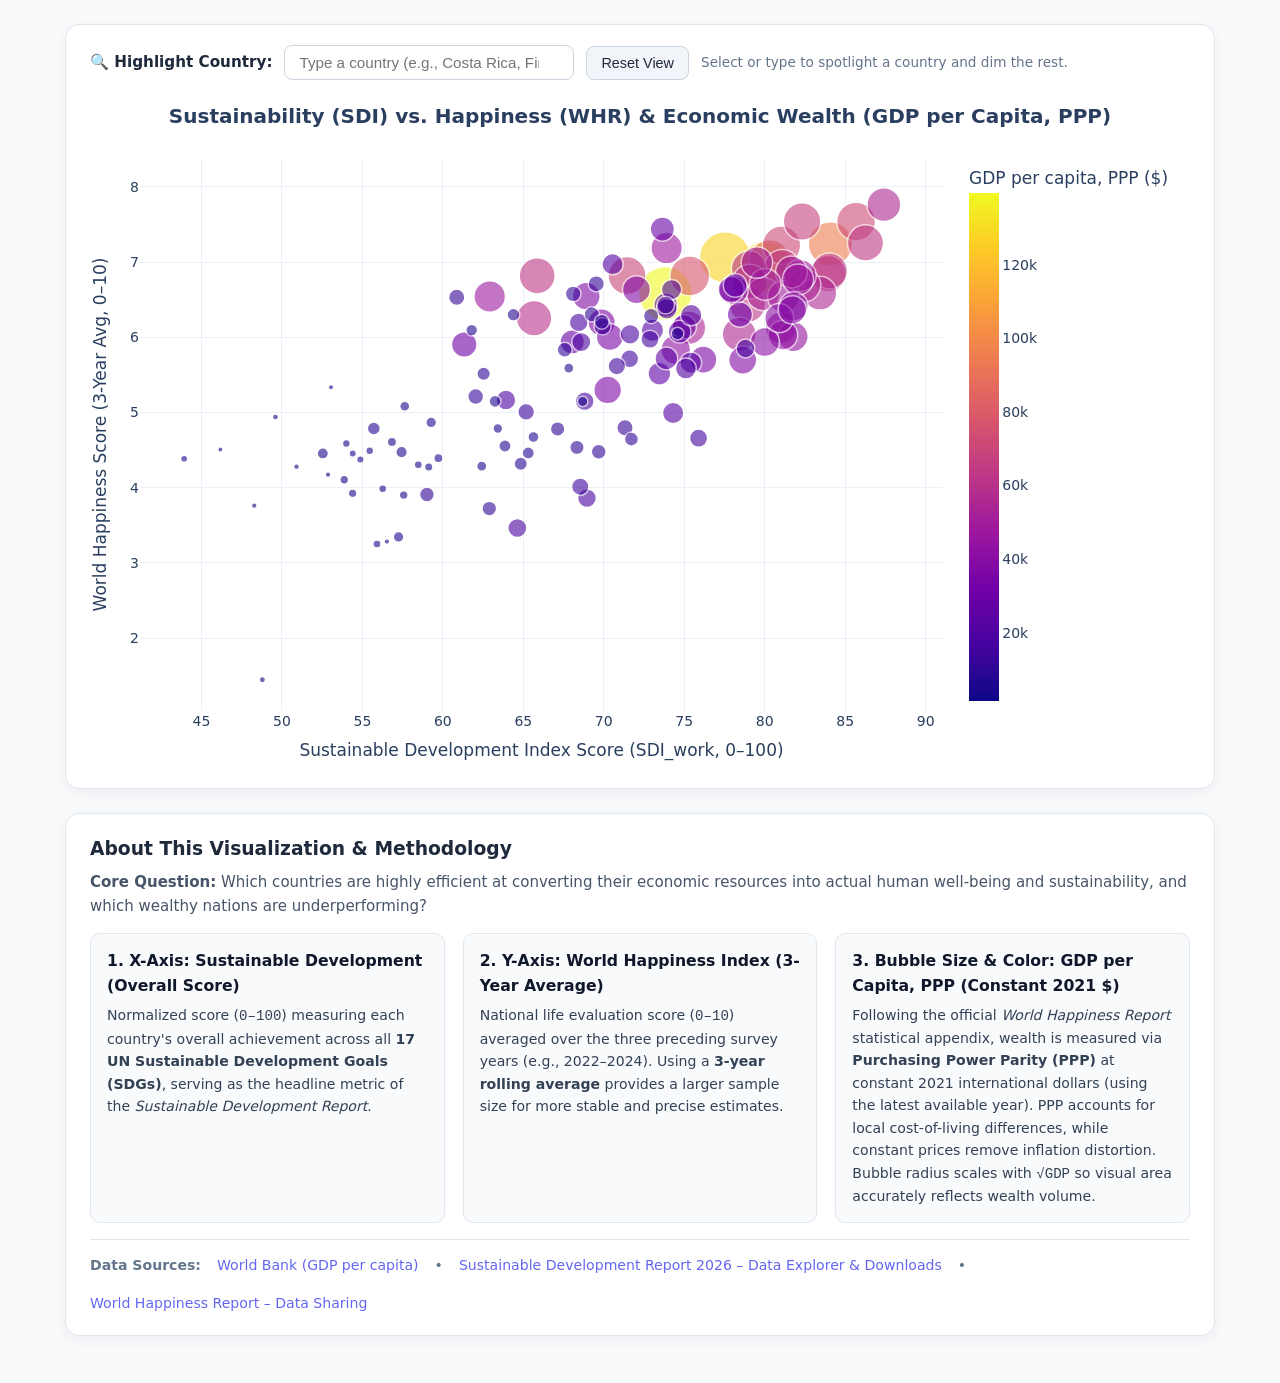
==== 1_arquitectura_simple_python/index.html @ 74866455 "feat: structure of 3 projects" ====
<!DOCTYPE html>
<html lang="en">
<head>
    <meta charset="UTF-8">
    <meta name="viewport" content="width=device-width, initial-scale=1.0">
    <title>SDI vs. Happiness (WHR) & GDP per Capita - Simple Architecture</title>
    <style>
        :root {
            --bg: #f8fafc;
            --card: #ffffff;
            --text: #1e293b;
            --muted: #64748b;
            --border: #e2e8f0;
            --accent: #6366f1;
        }
        body {
            font-family: system-ui, -apple-system, BlinkMacSystemFont, "Segoe UI", Roboto, sans-serif;
            background: var(--bg);
            color: var(--text);
            margin: 0;
            padding: 24px 16px;
            line-height: 1.6;
        }
        .container {
            max-width: 1150px;
            margin: 0 auto;
        }
        .card {
            background: var(--card);
            border: 1px solid var(--border);
            border-radius: 14px;
            box-shadow: 0 4px 16px rgba(15, 23, 42, 0.05);
            padding: 20px 24px;
            margin-bottom: 24px;
        }
        .search-bar {
            display: flex;
            align-items: center;
            gap: 12px;
            flex-wrap: wrap;
            margin-bottom: 8px;
        }
        .search-bar label {
            font-weight: 600;
            font-size: 0.95rem;
        }
        .search-input {
            padding: 8px 14px;
            border: 1px solid #cbd5e1;
            border-radius: 8px;
            font-size: 0.95rem;
            min-width: 260px;
            outline: none;
            transition: border-color 0.15s, box-shadow 0.15s;
        }
        .search-input:focus {
            border-color: var(--accent);
            box-shadow: 0 0 0 3px rgba(99, 102, 241, 0.15);
        }
        .btn-clear {
            padding: 8px 14px;
            background: #f1f5f9;
            border: 1px solid #cbd5e1;
            border-radius: 8px;
            cursor: pointer;
            font-size: 0.9rem;
            color: var(--text);
        }
        .btn-clear:hover {
            background: #e2e8f0;
        }
        .search-hint {
            font-size: 0.85rem;
            color: var(--muted);
        }
        .metadata-grid {
            display: grid;
            grid-template-columns: repeat(auto-fit, minmax(280px, 1fr));
            gap: 18px;
            margin-top: 14px;
        }
        .meta-box {
            background: #f8fafc;
            border: 1px solid var(--border);
            border-radius: 10px;
            padding: 14px 16px;
        }
        .meta-box h4 {
            margin: 0 0 6px 0;
            font-size: 0.98rem;
            color: #0f172a;
        }
        .meta-box p {
            margin: 0;
            font-size: 0.88rem;
            color: #334155;
        }
        .sources-list {
            margin-top: 16px;
            padding-top: 14px;
            border-top: 1px solid var(--border);
            font-size: 0.88rem;
            color: var(--muted);
            display: flex;
            flex-wrap: wrap;
            gap: 16px;
            align-items: center;
        }
        .sources-list a {
            color: var(--accent);
            text-decoration: none;
            font-weight: 500;
        }
        .sources-list a:hover {
            text-decoration: underline;
        }
    </style>
</head>
<body>
    <div class="container">
        <!-- Contenedor principal del gráfico y buscador -->
        <div class="card">
            <div class="search-bar">
                <label for="country-search">🔍 Highlight Country:</label>
                <input
                    id="country-search"
                    class="search-input"
                    type="text"
                    list="country-list"
                    placeholder="Type a country (e.g., Costa Rica, Finland, Spain)..."
                    autocomplete="off"
                />
                <datalist id="country-list">
                    <option value="Afghanistan"></option>
<option value="Albania"></option>
<option value="Algeria"></option>
<option value="Argentina"></option>
<option value="Armenia"></option>
<option value="Australia"></option>
<option value="Austria"></option>
<option value="Azerbaijan"></option>
<option value="Bahrain"></option>
<option value="Bangladesh"></option>
<option value="Belgium"></option>
<option value="Belize"></option>
<option value="Benin"></option>
<option value="Bolivia"></option>
<option value="Bosnia and Herzegovina"></option>
<option value="Botswana"></option>
<option value="Brazil"></option>
<option value="Bulgaria"></option>
<option value="Burkina Faso"></option>
<option value="Cambodia"></option>
<option value="Cameroon"></option>
<option value="Canada"></option>
<option value="Chad"></option>
<option value="Chile"></option>
<option value="China"></option>
<option value="Colombia"></option>
<option value="Comoros"></option>
<option value="Congo"></option>
<option value="Costa Rica"></option>
<option value="Croatia"></option>
<option value="Cyprus"></option>
<option value="Czechia"></option>
<option value="Côte d’Ivoire"></option>
<option value="DR Congo"></option>
<option value="Denmark"></option>
<option value="Dominican Republic"></option>
<option value="Ecuador"></option>
<option value="Egypt"></option>
<option value="El Salvador"></option>
<option value="Estonia"></option>
<option value="Eswatini"></option>
<option value="Ethiopia"></option>
<option value="Finland"></option>
<option value="France"></option>
<option value="Gabon"></option>
<option value="Gambia"></option>
<option value="Georgia"></option>
<option value="Germany"></option>
<option value="Ghana"></option>
<option value="Greece"></option>
<option value="Guatemala"></option>
<option value="Guinea"></option>
<option value="Honduras"></option>
<option value="Hungary"></option>
<option value="Iceland"></option>
<option value="India"></option>
<option value="Indonesia"></option>
<option value="Iran"></option>
<option value="Iraq"></option>
<option value="Ireland"></option>
<option value="Israel"></option>
<option value="Italy"></option>
<option value="Jamaica"></option>
<option value="Japan"></option>
<option value="Jordan"></option>
<option value="Kazakhstan"></option>
<option value="Kenya"></option>
<option value="Kuwait"></option>
<option value="Kyrgyzstan"></option>
<option value="Lao PDR"></option>
<option value="Latvia"></option>
<option value="Lebanon"></option>
<option value="Lesotho"></option>
<option value="Liberia"></option>
<option value="Lithuania"></option>
<option value="Luxembourg"></option>
<option value="Madagascar"></option>
<option value="Malawi"></option>
<option value="Malaysia"></option>
<option value="Mali"></option>
<option value="Malta"></option>
<option value="Mauritania"></option>
<option value="Mauritius"></option>
<option value="Mexico"></option>
<option value="Mongolia"></option>
<option value="Montenegro"></option>
<option value="Morocco"></option>
<option value="Mozambique"></option>
<option value="Myanmar"></option>
<option value="Namibia"></option>
<option value="Nepal"></option>
<option value="Netherlands"></option>
<option value="New Zealand"></option>
<option value="Nicaragua"></option>
<option value="Niger"></option>
<option value="Nigeria"></option>
<option value="North Macedonia"></option>
<option value="Norway"></option>
<option value="Oman"></option>
<option value="Pakistan"></option>
<option value="Panama"></option>
<option value="Paraguay"></option>
<option value="Peru"></option>
<option value="Philippines"></option>
<option value="Poland"></option>
<option value="Portugal"></option>
<option value="Republic of Korea"></option>
<option value="Republic of Moldova"></option>
<option value="Romania"></option>
<option value="Russian Federation"></option>
<option value="Saudi Arabia"></option>
<option value="Senegal"></option>
<option value="Serbia"></option>
<option value="Sierra Leone"></option>
<option value="Singapore"></option>
<option value="Slovakia"></option>
<option value="Slovenia"></option>
<option value="Somalia"></option>
<option value="South Africa"></option>
<option value="Spain"></option>
<option value="Sri Lanka"></option>
<option value="Sweden"></option>
<option value="Switzerland"></option>
<option value="Tajikistan"></option>
<option value="Tanzania"></option>
<option value="Thailand"></option>
<option value="Togo"></option>
<option value="Trinidad and Tobago"></option>
<option value="Tunisia"></option>
<option value="Türkiye"></option>
<option value="Uganda"></option>
<option value="Ukraine"></option>
<option value="United Arab Emirates"></option>
<option value="United Kingdom"></option>
<option value="United States"></option>
<option value="Uruguay"></option>
<option value="Uzbekistan"></option>
<option value="Viet Nam"></option>
<option value="Zambia"></option>
<option value="Zimbabwe"></option>
                </datalist>
                <button id="clear-search" class="btn-clear" type="button">Reset View</button>
                <span class="search-hint">Select or type to spotlight a country and dim the rest.</span>
            </div>

            <div>                        <script type="text/javascript">window.PlotlyConfig = {MathJaxConfig: 'local'};</script>
        <script charset="utf-8" src="https://cdn.plot.ly/plotly-2.32.0.min.js"></script>                <div id="bubble-plot" class="plotly-graph-div" style="height:680px; width:100%;"></div>            <script type="text/javascript">                                    window.PLOTLYENV=window.PLOTLYENV || {};                                    if (document.getElementById("bubble-plot")) {                    Plotly.newPlot(                        "bubble-plot",                        [{"customdata":[["Singapore",139592.612210761,"2025",36],["Ireland",131338.444745041,"2025",13],["Luxembourg",127420.601625165,"2025",9],["Norway",95173.4308224367,"2025",6],["Switzerland",85732.1097535232,"2025",10],["United States",76931.3106990408,"2025",23],["Denmark",72723.2747867992,"2025",3],["Netherlands",71378.4856331012,"2025",7],["United Arab Emirates",69701.785835525,"2024",21],["Iceland",68064.6854551866,"2025",2],["Austria",63970.4008534859,"2025",19],["Malta",63655.5160659665,"2025",43],["Belgium",63488.4217622523,"2025",14],["Sweden",63362.4612808079,"2025",5],["Saudi Arabia",63051.0467257986,"2025",22],["Germany",62823.7736648822,"2025",17],["Bahrain",60669.6307795772,"2025",55],["Australia",60194.0633547961,"2025",15],["Canada",57989.5784653558,"2025",25],["Finland",55735.2174921326,"2025",1],["Republic of Korea",55697.0848086328,"2025",67],["France",55124.5392564395,"2025",35],["Cyprus",54103.26171875,"2025",62],["United Kingdom",53993.1172607885,"2025",29],["Italy",53606.0789571011,"2025",38],["Spain",49318.105559037,"2025",41],["Czechia",49292.4878713208,"2025",20],["Slovenia",49091.0184405902,"2025",18],["Lithuania",48839.5436452948,"2025",28],["Japan",48283.3723959465,"2025",61],["Kuwait",48253.963885132,"2025",40],["New Zealand",48232.6651994696,"2025",11],["Israel",48196.6345176562,"2025",8],["Poland",46924.5887897477,"2025",24],["Croatia",44172.0442284906,"2025",70],["Portugal",42576.8139673545,"2025",69],["Russian Federation",42357.98828125,"2025",79],["Estonia",41604.3226612806,"2025",46],["Hungary",41160.6419140983,"2025",74],["Romania",40845.9843440113,"2025",34],["Slovakia",40689.8179557427,"2025",54],["Latvia",38800.5425281872,"2025",48],["Greece",38218.721628616,"2025",85],["Kazakhstan",37850.5791042984,"2025",33],["Panama",37516.1796428548,"2025",39],["T\u00fcrkiye",37300.7485739354,"2025",94],["Oman",36142.9439797194,"2025",58],["Malaysia",35461.4465805872,"2025",71],["Bulgaria",35325.5317883474,"2025",84],["Uruguay",32741.6246877908,"2025",31],["Trinidad and Tobago",31721.5757411236,"2025",76],["Chile",30863.4223155169,"2025",50],["Montenegro",28895.3171970071,"2025",60],["Mauritius",28769.5128307709,"2025",73],["Costa Rica",28443.4127676388,"2025",4],["Argentina",27846.5984597239,"2025",44],["Serbia",27603.3916309287,"2025",30],["Georgia",25135.7822457412,"2025",91],["North Macedonia",25094.6225007185,"2025",82],["China",25066.5215296486,"2025",65],["Dominican Republic",24543.3421843415,"2025",64],["Albania",22724.2938194949,"2025",86],["Thailand",22431.7518380848,"2025",52],["Azerbaijan",22314.2168957333,"2025",102],["Mexico",21911.9292842747,"2025",12],["Bosnia and Herzegovina",21178.2260059497,"2025",47],["Armenia",21153.478328571,"2025",89],["Brazil",20024.6968256903,"2025",32],["Gabon",18986.4738767293,"2025",96],["Colombia",18778.6482631901,"2025",68],["Mongolia",17772.5342212559,"2025",75],["Botswana",17687.2042407934,"2025",143],["Egypt",17265.1488604617,"2025",139],["Paraguay",17245.8458423118,"2025",57],["Republic of Moldova",17087.1874044819,"2025",77],["Iran",16833.7821677117,"2025",97],["Ukraine",16155.0732421875,"2025",111],["Peru",16079.1247394843,"2025",72],["Algeria",15882.7138836328,"2025",83],["Viet Nam",15457.3499403547,"2025",45],["Indonesia",15091.0088604652,"2025",87],["Sri Lanka",14582.7603740374,"2025",134],["Ecuador",14319.2406558299,"2025",59],["South Africa",13592.0484020929,"2025",101],["Tunisia",13017.6340422977,"2025",105],["Guatemala",12986.5241144632,"2025",42],["Belize",12788.8423713826,"2025",27],["Iraq",12191.5564658302,"2025",95],["El Salvador",12050.028265702,"2025",37],["Uzbekistan",11622.8556243531,"2025",53],["Jamaica",11357.915592063,"2025",49],["Bolivia",11000.5345220728,"2025",78],["Jordan",10794.2402687732,"2025",119],["Philippines",10747.5454408601,"2025",56],["Eswatini",10706.7778049468,"2025",137],["Lebanon",10469.2210966932,"2024",141],["Namibia",10242.2840471219,"2025",108],["India",10039.0708910587,"2025",116],["Morocco",9495.4052734375,"2025",112],["Lao PDR",8872.69396186433,"2025",92],["Bangladesh",8676.7557622508,"2025",127],["Nigeria",8145.14808387469,"2025",106],["Nicaragua",7933.48888006412,"2025",51],["Kyrgyzstan",7878.4491366966,"2025",66],["Ghana",7357.83332993014,"2025",115],["Cambodia",7300.08078250634,"2025",121],["C\u00f4te d\u2019Ivoire",7014.84577693062,"2025",98],["Honduras",6726.16685066658,"2025",63],["Mauritania",6559.04321960566,"2025",120],["Congo",6194.08981287756,"2025",122],["Kenya",5995.40177895632,"2025",110],["Pakistan",5617.25078028458,"2025",104],["Zimbabwe",5529.23310016154,"2025",144],["Nepal",5276.92387725538,"2025",99],["Myanmar",5137.10048825615,"2025",129],["Tajikistan",5061.84700623649,"2025",88],["Cameroon",4945.95640965334,"2025",100],["Senegal",4668.54167658726,"2025",107],["Guinea",4216.85970804544,"2025",113],["Benin",4116.2151559488,"2025",124],["Tanzania",3820.61181640625,"2025",138],["Zambia",3742.25646316492,"2025",133],["Comoros",3621.76626304343,"2025",136],["Togo",3485.98184512074,"2025",131],["Sierra Leone",3176.23681292996,"2025",146],["Gambia",3166.62129644442,"2025",128],["Ethiopia",3094.86811868352,"2025",135],["Mali",2993.25166359257,"2025",114],["Uganda",2980.37942135501,"2025",118],["Lesotho",2720.95737653412,"2025",126],["Burkina Faso",2624.82858270803,"2025",123],["Chad",2480.50962500924,"2025",125],["Afghanistan",1964.45228895456,"2024",147],["Niger",1860.54858272608,"2025",103],["Liberia",1692.92591135475,"2025",130],["Madagascar",1668.47702330854,"2025",132],["DR Congo",1640.56621824278,"2025",140],["Malawi",1623.02178529282,"2025",145],["Mozambique",1450.95955248858,"2025",93],["Somalia",1403.81389064466,"2025",117]],"hovertemplate":"\u003cb\u003e%{customdata[0]}\u003c\u002fb\u003e (WHR Rank #%{customdata[3]})\u003cbr\u003eSDI Score: %{x:.2f} \u002f 100\u003cbr\u003eHappiness (3-yr avg): %{y:.2f} \u002f 10\u003cbr\u003eGDP per capita (PPP, %{customdata[2]}): $%{customdata[1]:,.0f}\u003cextra\u003e\u003c\u002fextra\u003e","hovertext":["Singapore","Ireland","Luxembourg","Norway","Switzerland","United States","Denmark","Netherlands","United Arab Emirates","Iceland","Austria","Malta","Belgium","Sweden","Saudi Arabia","Germany","Bahrain","Australia","Canada","Finland","Republic of Korea","France","Cyprus","United Kingdom","Italy","Spain","Czechia","Slovenia","Lithuania","Japan","Kuwait","New Zealand","Israel","Poland","Croatia","Portugal","Russian Federation","Estonia","Hungary","Romania","Slovakia","Latvia","Greece","Kazakhstan","Panama","T\u00fcrkiye","Oman","Malaysia","Bulgaria","Uruguay","Trinidad and Tobago","Chile","Montenegro","Mauritius","Costa Rica","Argentina","Serbia","Georgia","North Macedonia","China","Dominican Republic","Albania","Thailand","Azerbaijan","Mexico","Bosnia and Herzegovina","Armenia","Brazil","Gabon","Colombia","Mongolia","Botswana","Egypt","Paraguay","Republic of Moldova","Iran","Ukraine","Peru","Algeria","Viet Nam","Indonesia","Sri Lanka","Ecuador","South Africa","Tunisia","Guatemala","Belize","Iraq","El Salvador","Uzbekistan","Jamaica","Bolivia","Jordan","Philippines","Eswatini","Lebanon","Namibia","India","Morocco","Lao PDR","Bangladesh","Nigeria","Nicaragua","Kyrgyzstan","Ghana","Cambodia","C\u00f4te d\u2019Ivoire","Honduras","Mauritania","Congo","Kenya","Pakistan","Zimbabwe","Nepal","Myanmar","Tajikistan","Cameroon","Senegal","Guinea","Benin","Tanzania","Zambia","Comoros","Togo","Sierra Leone","Gambia","Ethiopia","Mali","Uganda","Lesotho","Burkina Faso","Chad","Afghanistan","Niger","Liberia","Madagascar","DR Congo","Malawi","Mozambique","Somalia"],"legendgroup":"","marker":{"color":[139592.612210761,131338.444745041,127420.601625165,95173.4308224367,85732.1097535232,76931.3106990408,72723.2747867992,71378.4856331012,69701.785835525,68064.6854551866,63970.4008534859,63655.5160659665,63488.4217622523,63362.4612808079,63051.0467257986,62823.7736648822,60669.6307795772,60194.0633547961,57989.5784653558,55735.2174921326,55697.0848086328,55124.5392564395,54103.26171875,53993.1172607885,53606.0789571011,49318.105559037,49292.4878713208,49091.0184405902,48839.5436452948,48283.3723959465,48253.963885132,48232.6651994696,48196.6345176562,46924.5887897477,44172.0442284906,42576.8139673545,42357.98828125,41604.3226612806,41160.6419140983,40845.9843440113,40689.8179557427,38800.5425281872,38218.721628616,37850.5791042984,37516.1796428548,37300.7485739354,36142.9439797194,35461.4465805872,35325.5317883474,32741.6246877908,31721.5757411236,30863.4223155169,28895.3171970071,28769.5128307709,28443.4127676388,27846.5984597239,27603.3916309287,25135.7822457412,25094.6225007185,25066.5215296486,24543.3421843415,22724.2938194949,22431.7518380848,22314.2168957333,21911.9292842747,21178.2260059497,21153.478328571,20024.6968256903,18986.4738767293,18778.6482631901,17772.5342212559,17687.2042407934,17265.1488604617,17245.8458423118,17087.1874044819,16833.7821677117,16155.0732421875,16079.1247394843,15882.7138836328,15457.3499403547,15091.0088604652,14582.7603740374,14319.2406558299,13592.0484020929,13017.6340422977,12986.5241144632,12788.8423713826,12191.5564658302,12050.028265702,11622.8556243531,11357.915592063,11000.5345220728,10794.2402687732,10747.5454408601,10706.7778049468,10469.2210966932,10242.2840471219,10039.0708910587,9495.4052734375,8872.69396186433,8676.7557622508,8145.14808387469,7933.48888006412,7878.4491366966,7357.83332993014,7300.08078250634,7014.84577693062,6726.16685066658,6559.04321960566,6194.08981287756,5995.40177895632,5617.25078028458,5529.23310016154,5276.92387725538,5137.10048825615,5061.84700623649,4945.95640965334,4668.54167658726,4216.85970804544,4116.2151559488,3820.61181640625,3742.25646316492,3621.76626304343,3485.98184512074,3176.23681292996,3166.62129644442,3094.86811868352,2993.25166359257,2980.37942135501,2720.95737653412,2624.82858270803,2480.50962500924,1964.45228895456,1860.54858272608,1692.92591135475,1668.47702330854,1640.56621824278,1623.02178529282,1450.95955248858,1403.81389064466],"coloraxis":"coloraxis","size":[139592.612210761,131338.444745041,127420.601625165,95173.4308224367,85732.1097535232,76931.3106990408,72723.2747867992,71378.4856331012,69701.785835525,68064.6854551866,63970.4008534859,63655.5160659665,63488.4217622523,63362.4612808079,63051.0467257986,62823.7736648822,60669.6307795772,60194.0633547961,57989.5784653558,55735.2174921326,55697.0848086328,55124.5392564395,54103.26171875,53993.1172607885,53606.0789571011,49318.105559037,49292.4878713208,49091.0184405902,48839.5436452948,48283.3723959465,48253.963885132,48232.6651994696,48196.6345176562,46924.5887897477,44172.0442284906,42576.8139673545,42357.98828125,41604.3226612806,41160.6419140983,40845.9843440113,40689.8179557427,38800.5425281872,38218.721628616,37850.5791042984,37516.1796428548,37300.7485739354,36142.9439797194,35461.4465805872,35325.5317883474,32741.6246877908,31721.5757411236,30863.4223155169,28895.3171970071,28769.5128307709,28443.4127676388,27846.5984597239,27603.3916309287,25135.7822457412,25094.6225007185,25066.5215296486,24543.3421843415,22724.2938194949,22431.7518380848,22314.2168957333,21911.9292842747,21178.2260059497,21153.478328571,20024.6968256903,18986.4738767293,18778.6482631901,17772.5342212559,17687.2042407934,17265.1488604617,17245.8458423118,17087.1874044819,16833.7821677117,16155.0732421875,16079.1247394843,15882.7138836328,15457.3499403547,15091.0088604652,14582.7603740374,14319.2406558299,13592.0484020929,13017.6340422977,12986.5241144632,12788.8423713826,12191.5564658302,12050.028265702,11622.8556243531,11357.915592063,11000.5345220728,10794.2402687732,10747.5454408601,10706.7778049468,10469.2210966932,10242.2840471219,10039.0708910587,9495.4052734375,8872.69396186433,8676.7557622508,8145.14808387469,7933.48888006412,7878.4491366966,7357.83332993014,7300.08078250634,7014.84577693062,6726.16685066658,6559.04321960566,6194.08981287756,5995.40177895632,5617.25078028458,5529.23310016154,5276.92387725538,5137.10048825615,5061.84700623649,4945.95640965334,4668.54167658726,4216.85970804544,4116.2151559488,3820.61181640625,3742.25646316492,3621.76626304343,3485.98184512074,3176.23681292996,3166.62129644442,3094.86811868352,2993.25166359257,2980.37942135501,2720.95737653412,2624.82858270803,2480.50962500924,1964.45228895456,1860.54858272608,1692.92591135475,1668.47702330854,1640.56621824278,1623.02178529282,1450.95955248858,1403.81389064466],"sizemode":"area","sizeref":96.67078407947437,"symbol":"circle","line":{"color":"white","width":1.5},"opacity":0.6},"mode":"markers","name":"","orientation":"v","showlegend":false,"x":[73.81654,80.00146,77.53822,84.08087,80.31611,75.33886,85.67824,81.04259,71.44585,82.31975,83.94831,78.92787,81.08483,86.26331,65.86196,84.02148,65.66974,79.0234,79.06932,87.40495,78.41409,83.43049,75.29905,82.4507,79.90549,81.16705,82.20956,81.66227,80.03181,81.01733,62.91231,79.5147,73.90565,82.06952,81.76514,81.1347,74.46915,81.79065,80.01199,78.07693,80.90031,81.71221,78.63306,72.03159,68.91323,70.24219,69.87025,70.3772,76.18813,77.91436,61.33018,78.45641,74.9975,68.04092,73.63988,73.85515,78.16593,73.45442,73.88899,74.71054,73.02347,75.41115,75.43035,74.31115,70.54543,73.91636,75.10197,74.2115,63.91935,71.632,68.6034,64.62999,68.9549,68.44289,78.80669,68.81841,75.8913,72.86895,71.60712,73.84299,70.8111,68.53857,69.91883,65.17538,71.3194,60.86194,69.53309,62.03975,68.09813,72.94577,69.25735,67.56902,69.6854,69.87296,59.01297,62.88595,67.13174,68.33348,71.71725,62.5336,64.83771,55.70956,64.38823,74.5839,63.8574,65.30615,63.24091,61.79358,57.43579,52.54007,65.62965,59.27234,57.24947,68.69331,62.41701,67.82749,57.63127,63.41466,56.83643,59.72189,57.56824,53.87285,54.39205,59.12332,55.90549,58.47205,56.2639,54.00341,55.45662,54.87234,54.39949,43.92402,48.78441,49.59535,50.90659,52.86549,48.27921,56.52269,53.04956,46.17591],"xaxis":"x","y":[6.585,6.928,7.063,7.242,7.018,6.816,7.539,7.223,6.821,7.54,6.845,6.436,6.926,7.255,6.817,6.882,6.254,6.916,6.741,7.764,6.04,6.586,6.126,6.694,6.574,6.54,6.821,6.868,6.704,6.13,6.543,6.995,7.187,6.768,6.009,6.029,5.834,6.41,5.937,6.629,6.255,6.365,5.697,6.633,6.547,5.3,6.197,6.005,5.703,6.635,5.905,6.302,6.139,5.939,7.439,6.43,6.691,5.517,5.719,6.074,6.093,5.662,6.296,4.993,6.972,6.381,5.584,6.634,5.167,6.04,5.936,3.464,3.862,6.198,5.851,5.151,4.658,5.974,5.714,6.428,5.617,4.013,6.144,5.009,4.798,6.533,6.711,5.212,6.578,6.283,6.305,5.835,4.478,6.206,3.909,3.723,4.781,4.536,4.646,5.515,4.319,4.788,6.301,6.049,4.554,4.462,5.148,6.096,4.473,4.456,4.674,4.868,3.346,5.147,4.287,5.591,5.083,4.787,4.609,4.393,3.902,4.106,3.925,4.277,3.251,4.306,3.985,4.588,4.491,4.375,4.455,4.385,1.446,4.94,4.28,4.174,3.761,3.284,5.336,4.508],"yaxis":"y","type":"scatter"}],                        {"template":{"data":{"barpolar":[{"marker":{"line":{"color":"white","width":0.5},"pattern":{"fillmode":"overlay","size":10,"solidity":0.2}},"type":"barpolar"}],"bar":[{"error_x":{"color":"#2a3f5f"},"error_y":{"color":"#2a3f5f"},"marker":{"line":{"color":"white","width":0.5},"pattern":{"fillmode":"overlay","size":10,"solidity":0.2}},"type":"bar"}],"carpet":[{"aaxis":{"endlinecolor":"#2a3f5f","gridcolor":"#C8D4E3","linecolor":"#C8D4E3","minorgridcolor":"#C8D4E3","startlinecolor":"#2a3f5f"},"baxis":{"endlinecolor":"#2a3f5f","gridcolor":"#C8D4E3","linecolor":"#C8D4E3","minorgridcolor":"#C8D4E3","startlinecolor":"#2a3f5f"},"type":"carpet"}],"choropleth":[{"colorbar":{"outlinewidth":0,"ticks":""},"type":"choropleth"}],"contourcarpet":[{"colorbar":{"outlinewidth":0,"ticks":""},"type":"contourcarpet"}],"contour":[{"colorbar":{"outlinewidth":0,"ticks":""},"colorscale":[[0.0,"#0d0887"],[0.1111111111111111,"#46039f"],[0.2222222222222222,"#7201a8"],[0.3333333333333333,"#9c179e"],[0.4444444444444444,"#bd3786"],[0.5555555555555556,"#d8576b"],[0.6666666666666666,"#ed7953"],[0.7777777777777778,"#fb9f3a"],[0.8888888888888888,"#fdca26"],[1.0,"#f0f921"]],"type":"contour"}],"heatmapgl":[{"colorbar":{"outlinewidth":0,"ticks":""},"colorscale":[[0.0,"#0d0887"],[0.1111111111111111,"#46039f"],[0.2222222222222222,"#7201a8"],[0.3333333333333333,"#9c179e"],[0.4444444444444444,"#bd3786"],[0.5555555555555556,"#d8576b"],[0.6666666666666666,"#ed7953"],[0.7777777777777778,"#fb9f3a"],[0.8888888888888888,"#fdca26"],[1.0,"#f0f921"]],"type":"heatmapgl"}],"heatmap":[{"colorbar":{"outlinewidth":0,"ticks":""},"colorscale":[[0.0,"#0d0887"],[0.1111111111111111,"#46039f"],[0.2222222222222222,"#7201a8"],[0.3333333333333333,"#9c179e"],[0.4444444444444444,"#bd3786"],[0.5555555555555556,"#d8576b"],[0.6666666666666666,"#ed7953"],[0.7777777777777778,"#fb9f3a"],[0.8888888888888888,"#fdca26"],[1.0,"#f0f921"]],"type":"heatmap"}],"histogram2dcontour":[{"colorbar":{"outlinewidth":0,"ticks":""},"colorscale":[[0.0,"#0d0887"],[0.1111111111111111,"#46039f"],[0.2222222222222222,"#7201a8"],[0.3333333333333333,"#9c179e"],[0.4444444444444444,"#bd3786"],[0.5555555555555556,"#d8576b"],[0.6666666666666666,"#ed7953"],[0.7777777777777778,"#fb9f3a"],[0.8888888888888888,"#fdca26"],[1.0,"#f0f921"]],"type":"histogram2dcontour"}],"histogram2d":[{"colorbar":{"outlinewidth":0,"ticks":""},"colorscale":[[0.0,"#0d0887"],[0.1111111111111111,"#46039f"],[0.2222222222222222,"#7201a8"],[0.3333333333333333,"#9c179e"],[0.4444444444444444,"#bd3786"],[0.5555555555555556,"#d8576b"],[0.6666666666666666,"#ed7953"],[0.7777777777777778,"#fb9f3a"],[0.8888888888888888,"#fdca26"],[1.0,"#f0f921"]],"type":"histogram2d"}],"histogram":[{"marker":{"pattern":{"fillmode":"overlay","size":10,"solidity":0.2}},"type":"histogram"}],"mesh3d":[{"colorbar":{"outlinewidth":0,"ticks":""},"type":"mesh3d"}],"parcoords":[{"line":{"colorbar":{"outlinewidth":0,"ticks":""}},"type":"parcoords"}],"pie":[{"automargin":true,"type":"pie"}],"scatter3d":[{"line":{"colorbar":{"outlinewidth":0,"ticks":""}},"marker":{"colorbar":{"outlinewidth":0,"ticks":""}},"type":"scatter3d"}],"scattercarpet":[{"marker":{"colorbar":{"outlinewidth":0,"ticks":""}},"type":"scattercarpet"}],"scattergeo":[{"marker":{"colorbar":{"outlinewidth":0,"ticks":""}},"type":"scattergeo"}],"scattergl":[{"marker":{"colorbar":{"outlinewidth":0,"ticks":""}},"type":"scattergl"}],"scattermapbox":[{"marker":{"colorbar":{"outlinewidth":0,"ticks":""}},"type":"scattermapbox"}],"scatterpolargl":[{"marker":{"colorbar":{"outlinewidth":0,"ticks":""}},"type":"scatterpolargl"}],"scatterpolar":[{"marker":{"colorbar":{"outlinewidth":0,"ticks":""}},"type":"scatterpolar"}],"scatter":[{"fillpattern":{"fillmode":"overlay","size":10,"solidity":0.2},"type":"scatter"}],"scatterternary":[{"marker":{"colorbar":{"outlinewidth":0,"ticks":""}},"type":"scatterternary"}],"surface":[{"colorbar":{"outlinewidth":0,"ticks":""},"colorscale":[[0.0,"#0d0887"],[0.1111111111111111,"#46039f"],[0.2222222222222222,"#7201a8"],[0.3333333333333333,"#9c179e"],[0.4444444444444444,"#bd3786"],[0.5555555555555556,"#d8576b"],[0.6666666666666666,"#ed7953"],[0.7777777777777778,"#fb9f3a"],[0.8888888888888888,"#fdca26"],[1.0,"#f0f921"]],"type":"surface"}],"table":[{"cells":{"fill":{"color":"#EBF0F8"},"line":{"color":"white"}},"header":{"fill":{"color":"#C8D4E3"},"line":{"color":"white"}},"type":"table"}]},"layout":{"annotationdefaults":{"arrowcolor":"#2a3f5f","arrowhead":0,"arrowwidth":1},"autotypenumbers":"strict","coloraxis":{"colorbar":{"outlinewidth":0,"ticks":""}},"colorscale":{"diverging":[[0,"#8e0152"],[0.1,"#c51b7d"],[0.2,"#de77ae"],[0.3,"#f1b6da"],[0.4,"#fde0ef"],[0.5,"#f7f7f7"],[0.6,"#e6f5d0"],[0.7,"#b8e186"],[0.8,"#7fbc41"],[0.9,"#4d9221"],[1,"#276419"]],"sequential":[[0.0,"#0d0887"],[0.1111111111111111,"#46039f"],[0.2222222222222222,"#7201a8"],[0.3333333333333333,"#9c179e"],[0.4444444444444444,"#bd3786"],[0.5555555555555556,"#d8576b"],[0.6666666666666666,"#ed7953"],[0.7777777777777778,"#fb9f3a"],[0.8888888888888888,"#fdca26"],[1.0,"#f0f921"]],"sequentialminus":[[0.0,"#0d0887"],[0.1111111111111111,"#46039f"],[0.2222222222222222,"#7201a8"],[0.3333333333333333,"#9c179e"],[0.4444444444444444,"#bd3786"],[0.5555555555555556,"#d8576b"],[0.6666666666666666,"#ed7953"],[0.7777777777777778,"#fb9f3a"],[0.8888888888888888,"#fdca26"],[1.0,"#f0f921"]]},"colorway":["#636efa","#EF553B","#00cc96","#ab63fa","#FFA15A","#19d3f3","#FF6692","#B6E880","#FF97FF","#FECB52"],"font":{"color":"#2a3f5f"},"geo":{"bgcolor":"white","lakecolor":"white","landcolor":"white","showlakes":true,"showland":true,"subunitcolor":"#C8D4E3"},"hoverlabel":{"align":"left"},"hovermode":"closest","mapbox":{"style":"light"},"paper_bgcolor":"white","plot_bgcolor":"white","polar":{"angularaxis":{"gridcolor":"#EBF0F8","linecolor":"#EBF0F8","ticks":""},"bgcolor":"white","radialaxis":{"gridcolor":"#EBF0F8","linecolor":"#EBF0F8","ticks":""}},"scene":{"xaxis":{"backgroundcolor":"white","gridcolor":"#DFE8F3","gridwidth":2,"linecolor":"#EBF0F8","showbackground":true,"ticks":"","zerolinecolor":"#EBF0F8"},"yaxis":{"backgroundcolor":"white","gridcolor":"#DFE8F3","gridwidth":2,"linecolor":"#EBF0F8","showbackground":true,"ticks":"","zerolinecolor":"#EBF0F8"},"zaxis":{"backgroundcolor":"white","gridcolor":"#DFE8F3","gridwidth":2,"linecolor":"#EBF0F8","showbackground":true,"ticks":"","zerolinecolor":"#EBF0F8"}},"shapedefaults":{"line":{"color":"#2a3f5f"}},"ternary":{"aaxis":{"gridcolor":"#DFE8F3","linecolor":"#A2B1C6","ticks":""},"baxis":{"gridcolor":"#DFE8F3","linecolor":"#A2B1C6","ticks":""},"bgcolor":"white","caxis":{"gridcolor":"#DFE8F3","linecolor":"#A2B1C6","ticks":""}},"title":{"x":0.05},"xaxis":{"automargin":true,"gridcolor":"#EBF0F8","linecolor":"#EBF0F8","ticks":"","title":{"standoff":15},"zerolinecolor":"#EBF0F8","zerolinewidth":2},"yaxis":{"automargin":true,"gridcolor":"#EBF0F8","linecolor":"#EBF0F8","ticks":"","title":{"standoff":15},"zerolinecolor":"#EBF0F8","zerolinewidth":2}}},"xaxis":{"anchor":"y","domain":[0.0,1.0],"title":{"text":"Sustainable Development Index Score (SDI_work, 0\u2013100)"}},"yaxis":{"anchor":"x","domain":[0.0,1.0],"title":{"text":"World Happiness Score (3-Year Avg, 0\u201310)"}},"coloraxis":{"colorbar":{"title":{"text":"GDP per capita, PPP ($)"}},"colorscale":[[0.0,"#0d0887"],[0.1111111111111111,"#46039f"],[0.2222222222222222,"#7201a8"],[0.3333333333333333,"#9c179e"],[0.4444444444444444,"#bd3786"],[0.5555555555555556,"#d8576b"],[0.6666666666666666,"#ed7953"],[0.7777777777777778,"#fb9f3a"],[0.8888888888888888,"#fdca26"],[1.0,"#f0f921"]]},"legend":{"tracegroupgap":0,"itemsizing":"constant"},"title":{"text":"\u003cb\u003eSustainability (SDI) vs. Happiness (WHR) & Economic Wealth (GDP per Capita, PPP)\u003c\u002fb\u003e","x":0.5},"font":{"family":"system-ui, -apple-system, sans-serif","size":14},"margin":{"l":50,"r":50,"t":70,"b":50},"height":680},                        {"responsive": true}                    )                };                            </script>        </div>
        </div>

        <!-- Metadata & Methodology Card (English) -->
        <div class="card">
            <h3 style="margin-top: 0; margin-bottom: 6px;">About This Visualization & Methodology</h3>
            <p style="margin-top: 0; color: #475569; font-size: 0.94rem;">
                <strong>Core Question:</strong> Which countries are highly efficient at converting their economic resources into actual human well-being and sustainability, and which wealthy nations are underperforming?
            </p>

            <div class="metadata-grid">
                <div class="meta-box">
                    <h4>1. X-Axis: Sustainable Development (Overall Score)</h4>
                    <p>
                        Normalized score (<code>0–100</code>) measuring each country's overall achievement across all <strong>17 UN Sustainable Development Goals (SDGs)</strong>, serving as the headline metric of the <em>Sustainable Development Report</em>.
                    </p>
                </div>
                <div class="meta-box">
                    <h4>2. Y-Axis: World Happiness Index (3-Year Average)</h4>
                    <p>
                        National life evaluation score (<code>0–10</code>) averaged over the three preceding survey years (e.g., 2022–2024). Using a <strong>3-year rolling average</strong> provides a larger sample size for more stable and precise estimates.
                    </p>
                </div>
                <div class="meta-box">
                    <h4>3. Bubble Size & Color: GDP per Capita, PPP (Constant 2021 $)</h4>
                    <p>
                        Following the official <em>World Happiness Report</em> statistical appendix, wealth is measured via <strong>Purchasing Power Parity (PPP)</strong> at constant 2021 international dollars (using the latest available year). PPP accounts for local cost-of-living differences, while constant prices remove inflation distortion. Bubble radius scales with <code>√GDP</code> so visual area accurately reflects wealth volume.
                    </p>
                </div>
            </div>

            <div class="sources-list">
                <strong>Data Sources:</strong>
                <a href="https://data.worldbank.org/indicator/NY.GDP.PCAP.CD" target="_blank" rel="noopener noreferrer">World Bank (GDP per capita)</a>
                <span>•</span>
                <a href="https://dashboards.sdgindex.org/downloads/" target="_blank" rel="noopener noreferrer">Sustainable Development Report 2026 – Data Explorer & Downloads</a>
                <span>•</span>
                <a href="https://www.worldhappiness.report/data-sharing/" target="_blank" rel="noopener noreferrer">World Happiness Report – Data Sharing</a>
            </div>
        </div>
    </div>

    <script>
        (function() {
            const plotEl = document.getElementById('bubble-plot');
            const searchInput = document.getElementById('country-search');
            const clearBtn = document.getElementById('clear-search');

            function updateHighlight(query) {
                const q = query.trim().toLowerCase();
                const trace = plotEl.data[0];
                const countries = trace.customdata.map(d => d[0]);
                const xVals = trace.x;
                const yVals = trace.y;

                if (!q) {
                    Plotly.restyle(plotEl, {
                        'marker.opacity': [countries.map(() => 0.60)],
                        'marker.line.width': [countries.map(() => 1.5)],
                        'marker.line.color': [countries.map(() => 'white')]
                    }, [0]);
                    Plotly.relayout(plotEl, { annotations: [] });
                    return;
                }

                const opacities = [];
                const lineWidths = [];
                const lineColors = [];
                const annotations = [];

                countries.forEach((name, idx) => {
                    const isMatch = name.toLowerCase().includes(q);
                    if (isMatch) {
                        opacities.push(0.98);
                        lineWidths.push(3);
                        lineColors.push('#0f172a');
                        annotations.push({
                            x: xVals[idx],
                            y: yVals[idx],
                            text: `<b>${name}</b>`,
                            showarrow: true,
                            arrowhead: 2,
                            arrowsize: 1,
                            arrowwidth: 1.5,
                            arrowcolor: '#0f172a',
                            ax: 0,
                            ay: -34,
                            bgcolor: 'rgba(255, 255, 255, 0.92)',
                            bordercolor: '#0f172a',
                            borderwidth: 1.2,
                            borderpad: 4,
                            font: { size: 12, color: '#0f172a' }
                        });
                    } else {
                        opacities.push(0.12);
                        lineWidths.push(1);
                        lineColors.push('white');
                    }
                });

                Plotly.restyle(plotEl, {
                    'marker.opacity': [opacities],
                    'marker.line.width': [lineWidths],
                    'marker.line.color': [lineColors]
                }, [0]);

                Plotly.relayout(plotEl, { annotations: annotations });
            }

            searchInput.addEventListener('input', (e) => updateHighlight(e.target.value));
            clearBtn.addEventListener('click', () => {
                searchInput.value = '';
                updateHighlight('');
                searchInput.focus();
            });
        })();
    </script>
</body>
</html>
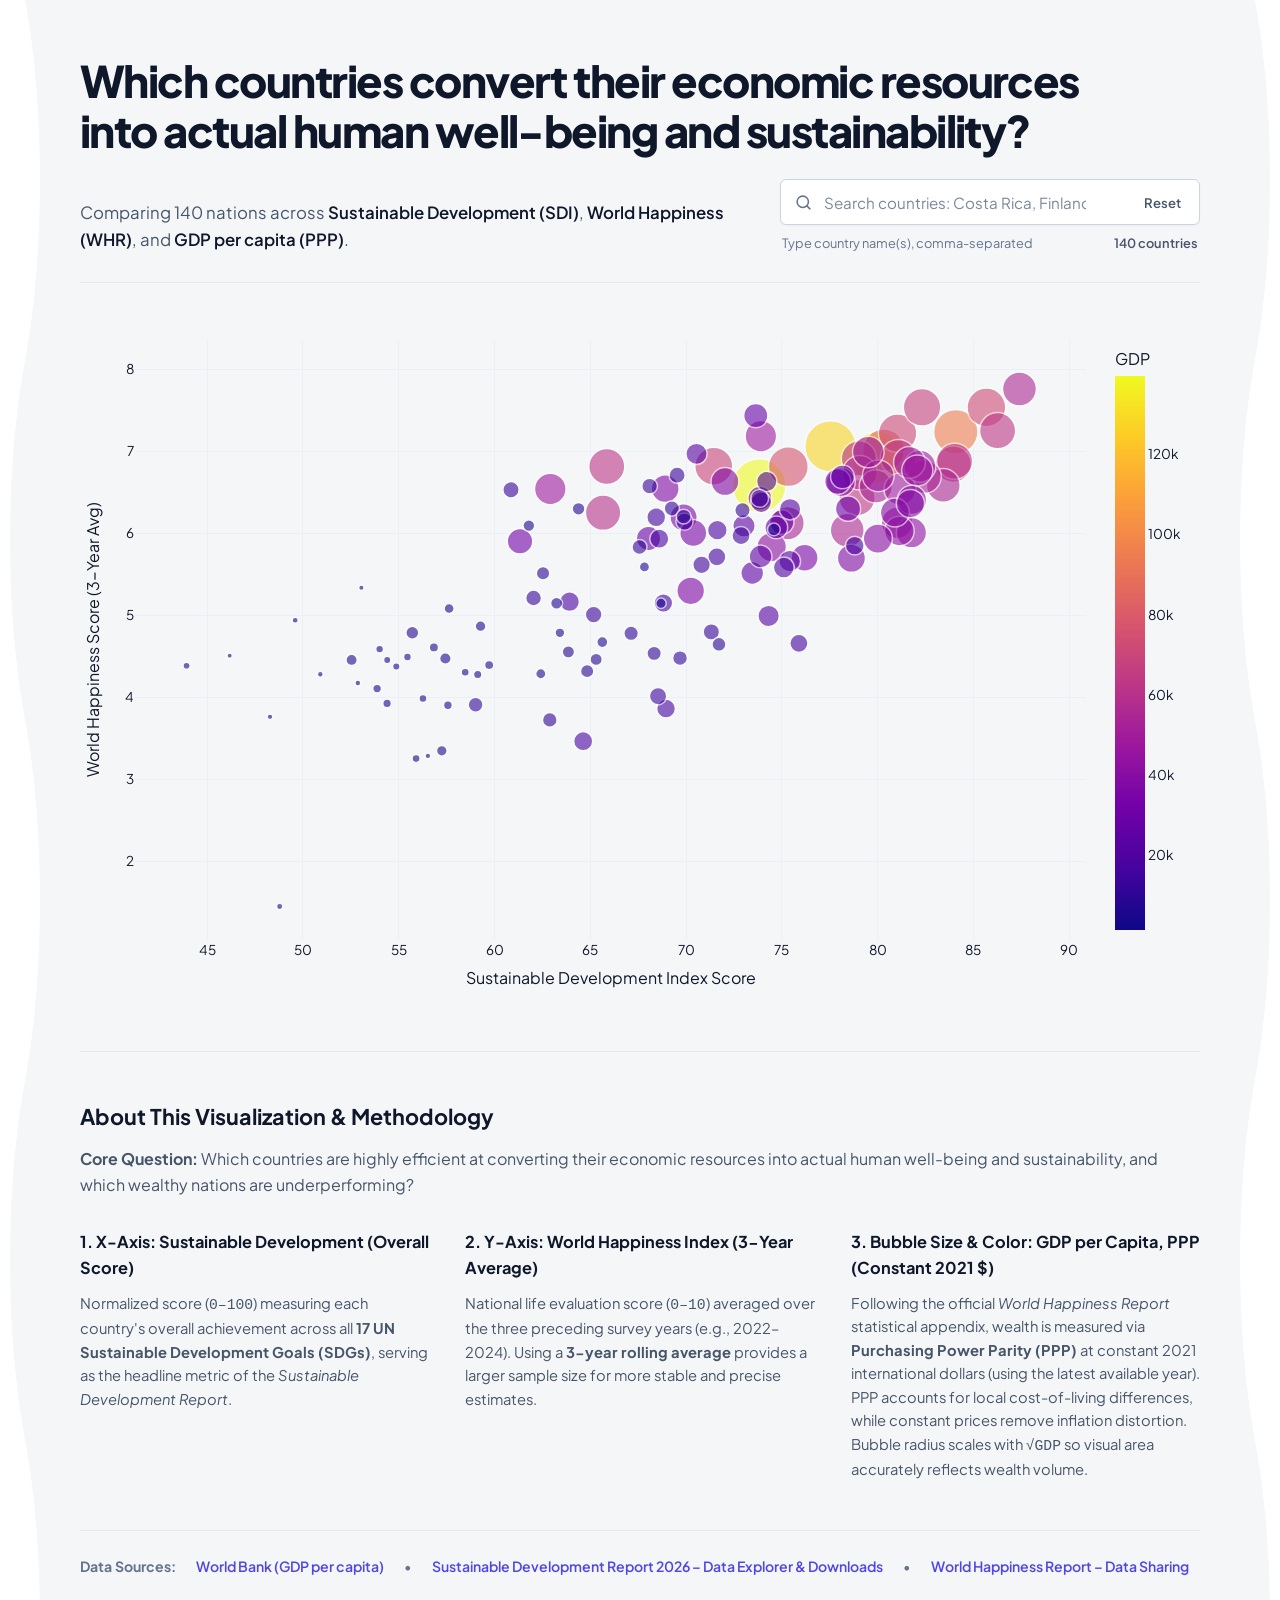
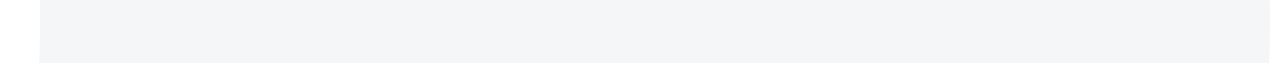
==== commit b01cfe69: "feat: plasma color palette and toggle in methodology" ====
--- a/1_arquitectura_simple_python/index.html
+++ b/1_arquitectura_simple_python/index.html
@@ -3,113 +3,232 @@
 <head>
     <meta charset="UTF-8">
     <meta name="viewport" content="width=device-width, initial-scale=1.0">
-    <title>SDI vs. Happiness (WHR) & GDP per Capita - Simple Architecture</title>
+    <title>Which countries convert their economic resources into actual human well-being and sustainability?</title>
+    <link rel="preconnect" href="https://fonts.googleapis.com">
+    <link rel="preconnect" href="https://fonts.gstatic.com" crossorigin>
+    <link href="https://fonts.googleapis.com/css2?family=Plus+Jakarta+Sans:wght@400;500;600;700;800&display=swap" rel="stylesheet">
     <style>
         :root {
-            --bg: #f8fafc;
-            --card: #ffffff;
-            --text: #1e293b;
+            --bg-page: #ffffff;
+            --surface-gray: #f4f6f8;
+            --text: #0f172a;
+            --text-secondary: #475569;
             --muted: #64748b;
-            --border: #e2e8f0;
-            --accent: #6366f1;
+            --border: #cbd5e1;
+            --border-subtle: #e2e8f0;
+            --accent: #4f46e5;
+            --accent-soft: rgba(79, 70, 229, 0.1);
+        }
+        *, *::before, *::after {
+            box-sizing: border-box;
         }
         body {
-            font-family: system-ui, -apple-system, BlinkMacSystemFont, "Segoe UI", Roboto, sans-serif;
-            background: var(--bg);
+            font-family: "National 2", "National", "Plus Jakarta Sans", system-ui, -apple-system, BlinkMacSystemFont, "Segoe UI", Roboto, sans-serif;
+            background-color: var(--bg-page);
             color: var(--text);
             margin: 0;
-            padding: 24px 16px;
+            padding: 0;
             line-height: 1.6;
-        }
+            min-height: 100vh;
+        }
+        /* Columna central de 1500px con bordes laterales sinusoidales en la misma dirección (longitud de onda de 720px) */
         .container {
-            max-width: 1150px;
+            width: 100%;
+            max-width: 1500px;
             margin: 0 auto;
-        }
-        .card {
-            background: var(--card);
-            border: 1px solid var(--border);
-            border-radius: 14px;
-            box-shadow: 0 4px 16px rgba(15, 23, 42, 0.05);
-            padding: 20px 24px;
-            margin-bottom: 24px;
-        }
-        .search-bar {
+            min-height: 100vh;
+            padding: 56px 80px 88px;
+            background-image:
+                url("data:image/svg+xml,%3Csvg%20xmlns%3D%22http%3A//www.w3.org/2000/svg%22%20viewBox%3D%220%200%2050%20720%22%20width%3D%2250%22%20height%3D%22720%22%3E%3Cpath%20d%3D%22M%2025%2C0%20C%2045%2C108%2045%2C252%2025%2C360%20C%205%2C468%205%2C612%2025%2C720%20L%2050%2C720%20L%2050%2C0%20Z%22%20fill%3D%22%23f4f6f8%22/%3E%3C/svg%3E"),
+                url("data:image/svg+xml,%3Csvg%20xmlns%3D%22http%3A//www.w3.org/2000/svg%22%20viewBox%3D%220%200%2050%20720%22%20width%3D%2250%22%20height%3D%22720%22%3E%3Cpath%20d%3D%22M%2025%2C0%20C%2045%2C108%2045%2C252%2025%2C360%20C%205%2C468%205%2C612%2025%2C720%20L%200%2C720%20L%200%2C0%20Z%22%20fill%3D%22%23f4f6f8%22/%3E%3C/svg%3E"),
+                linear-gradient(var(--surface-gray), var(--surface-gray));
+            background-repeat: repeat-y, repeat-y, no-repeat;
+            background-position: left top, right top, center top;
+            background-size: 50px 720px, 50px 720px, calc(100% - 98px) 100%;
+        }
+        /* En smartphone: solo fondo gris uniforme sin la figura sinusoidal */
+        @media (max-width: 768px) {
+            body {
+                background-color: var(--surface-gray);
+            }
+            .container {
+                padding: 28px 20px 56px;
+                background-image: none;
+                background-color: var(--surface-gray);
+            }
+        }
+
+        /* Cabecera y jerarquía tipográfica editorial con National */
+        .page-header {
+            margin-bottom: 32px;
+        }
+        .page-title {
+            font-family: "National 2", "National", "Plus Jakarta Sans", system-ui, sans-serif;
+            font-size: clamp(2.2rem, 3.4vw, 3.35rem);
+            font-weight: 800;
+            letter-spacing: -0.035em;
+            line-height: 1.14;
+            color: var(--text);
+            margin: 0 0 24px 0;
+            max-width: 1300px;
+            text-wrap: balance;
+        }
+        .header-subbar {
+            display: flex;
+            justify-content: space-between;
+            align-items: flex-end;
+            gap: 32px;
+            flex-wrap: wrap;
+            padding-bottom: 28px;
+            border-bottom: 1px solid var(--border-subtle);
+        }
+        .page-subtitle {
+            flex: 1 1 380px;
+            margin: 0;
+            color: var(--text-secondary);
+            font-size: 1.05rem;
+            line-height: 1.6;
+        }
+        .page-subtitle strong {
+            color: var(--text);
+            font-weight: 600;
+        }
+
+        /* Contenedor UX/UI del buscador: simple, limpio, sin chips debajo */
+        .search-spotlight-box {
+            flex: 0 1 420px;
+            width: 100%;
+            display: flex;
+            flex-direction: column;
+            gap: 8px;
+        }
+        .search-input-group {
+            position: relative;
             display: flex;
             align-items: center;
-            gap: 12px;
-            flex-wrap: wrap;
-            margin-bottom: 8px;
-        }
-        .search-bar label {
+            background: #ffffff;
+            border: 1px solid var(--border);
+            border-radius: 6px;
+            box-shadow: 0 1px 2px rgba(15, 23, 42, 0.04);
+            transition: border-color 0.15s ease, box-shadow 0.15s ease;
+        }
+        .search-input-group:focus-within {
+            border-color: var(--accent);
+            box-shadow: 0 0 0 3px rgba(79, 70, 229, 0.14);
+        }
+        .search-icon-slot {
+            display: inline-flex;
+            align-items: center;
+            justify-content: center;
+            padding-left: 14px;
+            color: var(--muted);
+            pointer-events: none;
+        }
+        .search-input {
+            flex: 1;
+            min-height: 44px;
+            border: none;
+            background: transparent;
+            padding: 8px 12px;
+            font-family: inherit;
+            font-size: 0.95rem;
+            color: var(--text);
+            outline: none;
+        }
+        .search-input::placeholder {
+            color: var(--muted);
+            opacity: 0.85;
+        }
+        .btn-reset {
+            background: transparent;
+            border: none;
+            color: var(--text-secondary);
+            font-family: inherit;
+            font-size: 0.82rem;
             font-weight: 600;
-            font-size: 0.95rem;
-        }
-        .search-input {
-            padding: 8px 14px;
-            border: 1px solid #cbd5e1;
-            border-radius: 8px;
-            font-size: 0.95rem;
-            min-width: 260px;
-            outline: none;
-            transition: border-color 0.15s, box-shadow 0.15s;
-        }
-        .search-input:focus {
-            border-color: var(--accent);
-            box-shadow: 0 0 0 3px rgba(99, 102, 241, 0.15);
-        }
-        .btn-clear {
-            padding: 8px 14px;
-            background: #f1f5f9;
-            border: 1px solid #cbd5e1;
-            border-radius: 8px;
+            padding: 6px 12px;
+            margin-right: 6px;
+            border-radius: 4px;
             cursor: pointer;
-            font-size: 0.9rem;
-            color: var(--text);
-        }
-        .btn-clear:hover {
-            background: #e2e8f0;
+            transition: background-color 0.15s ease, color 0.15s ease;
+        }
+        .btn-reset:hover {
+            background-color: #f1f5f9;
+            color: var(--text);
+        }
+        .search-meta {
+            display: flex;
+            justify-content: space-between;
+            align-items: center;
+            gap: 8px;
+            font-size: 0.8rem;
+            padding: 0 2px;
         }
         .search-hint {
-            font-size: 0.85rem;
             color: var(--muted);
+        }
+        .country-counter {
+            color: var(--text-secondary);
+            font-weight: 600;
+            white-space: nowrap;
+        }
+
+        .viz-section {
+            margin-bottom: 56px;
+        }
+
+        .methodology-section {
+            border-top: 1px solid var(--border-subtle);
+            padding-top: 48px;
+            margin-top: 48px;
+        }
+        .methodology-section h3 {
+            margin-top: 0;
+            margin-bottom: 12px;
+            font-size: 1.35rem;
+            font-weight: 700;
+            color: var(--text);
+        }
+        .methodology-lead {
+            margin-top: 0;
+            margin-bottom: 24px;
+            color: var(--text-secondary);
+            font-size: 1rem;
+            line-height: 1.6;
         }
         .metadata-grid {
             display: grid;
             grid-template-columns: repeat(auto-fit, minmax(280px, 1fr));
-            gap: 18px;
-            margin-top: 14px;
-        }
-        .meta-box {
-            background: #f8fafc;
-            border: 1px solid var(--border);
-            border-radius: 10px;
-            padding: 14px 16px;
-        }
-        .meta-box h4 {
-            margin: 0 0 6px 0;
-            font-size: 0.98rem;
-            color: #0f172a;
-        }
-        .meta-box p {
+            gap: 36px;
+            margin-top: 32px;
+        }
+        .meta-col h4 {
+            margin: 0 0 10px 0;
+            font-size: 1.02rem;
+            color: var(--text);
+            font-weight: 700;
+        }
+        .meta-col p {
             margin: 0;
-            font-size: 0.88rem;
-            color: #334155;
+            font-size: 0.92rem;
+            color: var(--text-secondary);
+            line-height: 1.6;
         }
         .sources-list {
-            margin-top: 16px;
-            padding-top: 14px;
-            border-top: 1px solid var(--border);
+            margin-top: 48px;
+            padding-top: 24px;
+            border-top: 1px solid var(--border-subtle);
             font-size: 0.88rem;
             color: var(--muted);
             display: flex;
             flex-wrap: wrap;
-            gap: 16px;
+            gap: 20px;
             align-items: center;
         }
         .sources-list a {
             color: var(--accent);
             text-decoration: none;
-            font-weight: 500;
+            font-weight: 600;
         }
         .sources-list a:hover {
             text-decoration: underline;
@@ -118,20 +237,32 @@
 </head>
 <body>
     <div class="container">
-        <!-- Contenedor principal del gráfico y buscador -->
-        <div class="card">
-            <div class="search-bar">
-                <label for="country-search">🔍 Highlight Country:</label>
-                <input
-                    id="country-search"
-                    class="search-input"
-                    type="text"
-                    list="country-list"
-                    placeholder="Type a country (e.g., Costa Rica, Finland, Spain)..."
-                    autocomplete="off"
-                />
-                <datalist id="country-list">
-                    <option value="Afghanistan"></option>
+        <!-- Cabecera con título destacado y buscador UX/UI alineado a la derecha -->
+        <header class="page-header">
+            <h1 class="page-title">Which countries convert their economic resources into actual human well-being and sustainability?</h1>
+            <div class="header-subbar">
+                <p class="page-subtitle">
+                    Comparing 140 nations across <strong>Sustainable Development (SDI)</strong>, <strong>World Happiness (WHR)</strong>, and <strong>GDP per capita (PPP)</strong>.
+                </p>
+                <div class="search-spotlight-box">
+                    <div class="search-input-group">
+                        <span class="search-icon-slot" aria-hidden="true">
+                            <svg width="17" height="17" viewBox="0 0 24 24" fill="none" stroke="currentColor" stroke-width="2.2" stroke-linecap="round" stroke-linejoin="round">
+                                <circle cx="11" cy="11" r="8"></circle>
+                                <line x1="21" y1="21" x2="16.65" y2="16.65"></line>
+                            </svg>
+                        </span>
+                        <input
+                            id="country-search"
+                            class="search-input"
+                            type="search"
+                            list="country-list"
+                            placeholder="Search countries: Costa Rica, Finland..."
+                            autocomplete="off"
+                            spellcheck="false"
+                        />
+                        <datalist id="country-list">
+                            <option value="Afghanistan"></option>
 <option value="Albania"></option>
 <option value="Algeria"></option>
 <option value="Argentina"></option>
@@ -271,36 +402,44 @@
 <option value="Viet Nam"></option>
 <option value="Zambia"></option>
 <option value="Zimbabwe"></option>
-                </datalist>
-                <button id="clear-search" class="btn-clear" type="button">Reset View</button>
-                <span class="search-hint">Select or type to spotlight a country and dim the rest.</span>
+                        </datalist>
+                        <button id="clear-search" class="btn-reset" type="button" aria-label="Reset spotlight filter">Reset</button>
+                    </div>
+                    <div class="search-meta">
+                        <span class="search-hint">Type country name(s), comma-separated</span>
+                        <span id="country-counter" class="country-counter">140 countries</span>
+                    </div>
+                </div>
             </div>
-
+        </header>
+
+        <!-- Visualización Bubble Plot -->
+        <section class="viz-section">
             <div>                        <script type="text/javascript">window.PlotlyConfig = {MathJaxConfig: 'local'};</script>
-        <script charset="utf-8" src="https://cdn.plot.ly/plotly-2.32.0.min.js"></script>                <div id="bubble-plot" class="plotly-graph-div" style="height:680px; width:100%;"></div>            <script type="text/javascript">                                    window.PLOTLYENV=window.PLOTLYENV || {};                                    if (document.getElementById("bubble-plot")) {                    Plotly.newPlot(                        "bubble-plot",                        [{"customdata":[["Singapore",139592.612210761,"2025",36],["Ireland",131338.444745041,"2025",13],["Luxembourg",127420.601625165,"2025",9],["Norway",95173.4308224367,"2025",6],["Switzerland",85732.1097535232,"2025",10],["United States",76931.3106990408,"2025",23],["Denmark",72723.2747867992,"2025",3],["Netherlands",71378.4856331012,"2025",7],["United Arab Emirates",69701.785835525,"2024",21],["Iceland",68064.6854551866,"2025",2],["Austria",63970.4008534859,"2025",19],["Malta",63655.5160659665,"2025",43],["Belgium",63488.4217622523,"2025",14],["Sweden",63362.4612808079,"2025",5],["Saudi Arabia",63051.0467257986,"2025",22],["Germany",62823.7736648822,"2025",17],["Bahrain",60669.6307795772,"2025",55],["Australia",60194.0633547961,"2025",15],["Canada",57989.5784653558,"2025",25],["Finland",55735.2174921326,"2025",1],["Republic of Korea",55697.0848086328,"2025",67],["France",55124.5392564395,"2025",35],["Cyprus",54103.26171875,"2025",62],["United Kingdom",53993.1172607885,"2025",29],["Italy",53606.0789571011,"2025",38],["Spain",49318.105559037,"2025",41],["Czechia",49292.4878713208,"2025",20],["Slovenia",49091.0184405902,"2025",18],["Lithuania",48839.5436452948,"2025",28],["Japan",48283.3723959465,"2025",61],["Kuwait",48253.963885132,"2025",40],["New Zealand",48232.6651994696,"2025",11],["Israel",48196.6345176562,"2025",8],["Poland",46924.5887897477,"2025",24],["Croatia",44172.0442284906,"2025",70],["Portugal",42576.8139673545,"2025",69],["Russian Federation",42357.98828125,"2025",79],["Estonia",41604.3226612806,"2025",46],["Hungary",41160.6419140983,"2025",74],["Romania",40845.9843440113,"2025",34],["Slovakia",40689.8179557427,"2025",54],["Latvia",38800.5425281872,"2025",48],["Greece",38218.721628616,"2025",85],["Kazakhstan",37850.5791042984,"2025",33],["Panama",37516.1796428548,"2025",39],["T\u00fcrkiye",37300.7485739354,"2025",94],["Oman",36142.9439797194,"2025",58],["Malaysia",35461.4465805872,"2025",71],["Bulgaria",35325.5317883474,"2025",84],["Uruguay",32741.6246877908,"2025",31],["Trinidad and Tobago",31721.5757411236,"2025",76],["Chile",30863.4223155169,"2025",50],["Montenegro",28895.3171970071,"2025",60],["Mauritius",28769.5128307709,"2025",73],["Costa Rica",28443.4127676388,"2025",4],["Argentina",27846.5984597239,"2025",44],["Serbia",27603.3916309287,"2025",30],["Georgia",25135.7822457412,"2025",91],["North Macedonia",25094.6225007185,"2025",82],["China",25066.5215296486,"2025",65],["Dominican Republic",24543.3421843415,"2025",64],["Albania",22724.2938194949,"2025",86],["Thailand",22431.7518380848,"2025",52],["Azerbaijan",22314.2168957333,"2025",102],["Mexico",21911.9292842747,"2025",12],["Bosnia and Herzegovina",21178.2260059497,"2025",47],["Armenia",21153.478328571,"2025",89],["Brazil",20024.6968256903,"2025",32],["Gabon",18986.4738767293,"2025",96],["Colombia",18778.6482631901,"2025",68],["Mongolia",17772.5342212559,"2025",75],["Botswana",17687.2042407934,"2025",143],["Egypt",17265.1488604617,"2025",139],["Paraguay",17245.8458423118,"2025",57],["Republic of Moldova",17087.1874044819,"2025",77],["Iran",16833.7821677117,"2025",97],["Ukraine",16155.0732421875,"2025",111],["Peru",16079.1247394843,"2025",72],["Algeria",15882.7138836328,"2025",83],["Viet Nam",15457.3499403547,"2025",45],["Indonesia",15091.0088604652,"2025",87],["Sri Lanka",14582.7603740374,"2025",134],["Ecuador",14319.2406558299,"2025",59],["South Africa",13592.0484020929,"2025",101],["Tunisia",13017.6340422977,"2025",105],["Guatemala",12986.5241144632,"2025",42],["Belize",12788.8423713826,"2025",27],["Iraq",12191.5564658302,"2025",95],["El Salvador",12050.028265702,"2025",37],["Uzbekistan",11622.8556243531,"2025",53],["Jamaica",11357.915592063,"2025",49],["Bolivia",11000.5345220728,"2025",78],["Jordan",10794.2402687732,"2025",119],["Philippines",10747.5454408601,"2025",56],["Eswatini",10706.7778049468,"2025",137],["Lebanon",10469.2210966932,"2024",141],["Namibia",10242.2840471219,"2025",108],["India",10039.0708910587,"2025",116],["Morocco",9495.4052734375,"2025",112],["Lao PDR",8872.69396186433,"2025",92],["Bangladesh",8676.7557622508,"2025",127],["Nigeria",8145.14808387469,"2025",106],["Nicaragua",7933.48888006412,"2025",51],["Kyrgyzstan",7878.4491366966,"2025",66],["Ghana",7357.83332993014,"2025",115],["Cambodia",7300.08078250634,"2025",121],["C\u00f4te d\u2019Ivoire",7014.84577693062,"2025",98],["Honduras",6726.16685066658,"2025",63],["Mauritania",6559.04321960566,"2025",120],["Congo",6194.08981287756,"2025",122],["Kenya",5995.40177895632,"2025",110],["Pakistan",5617.25078028458,"2025",104],["Zimbabwe",5529.23310016154,"2025",144],["Nepal",5276.92387725538,"2025",99],["Myanmar",5137.10048825615,"2025",129],["Tajikistan",5061.84700623649,"2025",88],["Cameroon",4945.95640965334,"2025",100],["Senegal",4668.54167658726,"2025",107],["Guinea",4216.85970804544,"2025",113],["Benin",4116.2151559488,"2025",124],["Tanzania",3820.61181640625,"2025",138],["Zambia",3742.25646316492,"2025",133],["Comoros",3621.76626304343,"2025",136],["Togo",3485.98184512074,"2025",131],["Sierra Leone",3176.23681292996,"2025",146],["Gambia",3166.62129644442,"2025",128],["Ethiopia",3094.86811868352,"2025",135],["Mali",2993.25166359257,"2025",114],["Uganda",2980.37942135501,"2025",118],["Lesotho",2720.95737653412,"2025",126],["Burkina Faso",2624.82858270803,"2025",123],["Chad",2480.50962500924,"2025",125],["Afghanistan",1964.45228895456,"2024",147],["Niger",1860.54858272608,"2025",103],["Liberia",1692.92591135475,"2025",130],["Madagascar",1668.47702330854,"2025",132],["DR Congo",1640.56621824278,"2025",140],["Malawi",1623.02178529282,"2025",145],["Mozambique",1450.95955248858,"2025",93],["Somalia",1403.81389064466,"2025",117]],"hovertemplate":"\u003cb\u003e%{customdata[0]}\u003c\u002fb\u003e (WHR Rank #%{customdata[3]})\u003cbr\u003eSDI Score: %{x:.2f} \u002f 100\u003cbr\u003eHappiness (3-yr avg): %{y:.2f} \u002f 10\u003cbr\u003eGDP per capita (PPP, %{customdata[2]}): $%{customdata[1]:,.0f}\u003cextra\u003e\u003c\u002fextra\u003e","hovertext":["Singapore","Ireland","Luxembourg","Norway","Switzerland","United States","Denmark","Netherlands","United Arab Emirates","Iceland","Austria","Malta","Belgium","Sweden","Saudi Arabia","Germany","Bahrain","Australia","Canada","Finland","Republic of Korea","France","Cyprus","United Kingdom","Italy","Spain","Czechia","Slovenia","Lithuania","Japan","Kuwait","New Zealand","Israel","Poland","Croatia","Portugal","Russian Federation","Estonia","Hungary","Romania","Slovakia","Latvia","Greece","Kazakhstan","Panama","T\u00fcrkiye","Oman","Malaysia","Bulgaria","Uruguay","Trinidad and Tobago","Chile","Montenegro","Mauritius","Costa Rica","Argentina","Serbia","Georgia","North Macedonia","China","Dominican Republic","Albania","Thailand","Azerbaijan","Mexico","Bosnia and Herzegovina","Armenia","Brazil","Gabon","Colombia","Mongolia","Botswana","Egypt","Paraguay","Republic of Moldova","Iran","Ukraine","Peru","Algeria","Viet Nam","Indonesia","Sri Lanka","Ecuador","South Africa","Tunisia","Guatemala","Belize","Iraq","El Salvador","Uzbekistan","Jamaica","Bolivia","Jordan","Philippines","Eswatini","Lebanon","Namibia","India","Morocco","Lao PDR","Bangladesh","Nigeria","Nicaragua","Kyrgyzstan","Ghana","Cambodia","C\u00f4te d\u2019Ivoire","Honduras","Mauritania","Congo","Kenya","Pakistan","Zimbabwe","Nepal","Myanmar","Tajikistan","Cameroon","Senegal","Guinea","Benin","Tanzania","Zambia","Comoros","Togo","Sierra Leone","Gambia","Ethiopia","Mali","Uganda","Lesotho","Burkina Faso","Chad","Afghanistan","Niger","Liberia","Madagascar","DR Congo","Malawi","Mozambique","Somalia"],"legendgroup":"","marker":{"color":[139592.612210761,131338.444745041,127420.601625165,95173.4308224367,85732.1097535232,76931.3106990408,72723.2747867992,71378.4856331012,69701.785835525,68064.6854551866,63970.4008534859,63655.5160659665,63488.4217622523,63362.4612808079,63051.0467257986,62823.7736648822,60669.6307795772,60194.0633547961,57989.5784653558,55735.2174921326,55697.0848086328,55124.5392564395,54103.26171875,53993.1172607885,53606.0789571011,49318.105559037,49292.4878713208,49091.0184405902,48839.5436452948,48283.3723959465,48253.963885132,48232.6651994696,48196.6345176562,46924.5887897477,44172.0442284906,42576.8139673545,42357.98828125,41604.3226612806,41160.6419140983,40845.9843440113,40689.8179557427,38800.5425281872,38218.721628616,37850.5791042984,37516.1796428548,37300.7485739354,36142.9439797194,35461.4465805872,35325.5317883474,32741.6246877908,31721.5757411236,30863.4223155169,28895.3171970071,28769.5128307709,28443.4127676388,27846.5984597239,27603.3916309287,25135.7822457412,25094.6225007185,25066.5215296486,24543.3421843415,22724.2938194949,22431.7518380848,22314.2168957333,21911.9292842747,21178.2260059497,21153.478328571,20024.6968256903,18986.4738767293,18778.6482631901,17772.5342212559,17687.2042407934,17265.1488604617,17245.8458423118,17087.1874044819,16833.7821677117,16155.0732421875,16079.1247394843,15882.7138836328,15457.3499403547,15091.0088604652,14582.7603740374,14319.2406558299,13592.0484020929,13017.6340422977,12986.5241144632,12788.8423713826,12191.5564658302,12050.028265702,11622.8556243531,11357.915592063,11000.5345220728,10794.2402687732,10747.5454408601,10706.7778049468,10469.2210966932,10242.2840471219,10039.0708910587,9495.4052734375,8872.69396186433,8676.7557622508,8145.14808387469,7933.48888006412,7878.4491366966,7357.83332993014,7300.08078250634,7014.84577693062,6726.16685066658,6559.04321960566,6194.08981287756,5995.40177895632,5617.25078028458,5529.23310016154,5276.92387725538,5137.10048825615,5061.84700623649,4945.95640965334,4668.54167658726,4216.85970804544,4116.2151559488,3820.61181640625,3742.25646316492,3621.76626304343,3485.98184512074,3176.23681292996,3166.62129644442,3094.86811868352,2993.25166359257,2980.37942135501,2720.95737653412,2624.82858270803,2480.50962500924,1964.45228895456,1860.54858272608,1692.92591135475,1668.47702330854,1640.56621824278,1623.02178529282,1450.95955248858,1403.81389064466],"coloraxis":"coloraxis","size":[139592.612210761,131338.444745041,127420.601625165,95173.4308224367,85732.1097535232,76931.3106990408,72723.2747867992,71378.4856331012,69701.785835525,68064.6854551866,63970.4008534859,63655.5160659665,63488.4217622523,63362.4612808079,63051.0467257986,62823.7736648822,60669.6307795772,60194.0633547961,57989.5784653558,55735.2174921326,55697.0848086328,55124.5392564395,54103.26171875,53993.1172607885,53606.0789571011,49318.105559037,49292.4878713208,49091.0184405902,48839.5436452948,48283.3723959465,48253.963885132,48232.6651994696,48196.6345176562,46924.5887897477,44172.0442284906,42576.8139673545,42357.98828125,41604.3226612806,41160.6419140983,40845.9843440113,40689.8179557427,38800.5425281872,38218.721628616,37850.5791042984,37516.1796428548,37300.7485739354,36142.9439797194,35461.4465805872,35325.5317883474,32741.6246877908,31721.5757411236,30863.4223155169,28895.3171970071,28769.5128307709,28443.4127676388,27846.5984597239,27603.3916309287,25135.7822457412,25094.6225007185,25066.5215296486,24543.3421843415,22724.2938194949,22431.7518380848,22314.2168957333,21911.9292842747,21178.2260059497,21153.478328571,20024.6968256903,18986.4738767293,18778.6482631901,17772.5342212559,17687.2042407934,17265.1488604617,17245.8458423118,17087.1874044819,16833.7821677117,16155.0732421875,16079.1247394843,15882.7138836328,15457.3499403547,15091.0088604652,14582.7603740374,14319.2406558299,13592.0484020929,13017.6340422977,12986.5241144632,12788.8423713826,12191.5564658302,12050.028265702,11622.8556243531,11357.915592063,11000.5345220728,10794.2402687732,10747.5454408601,10706.7778049468,10469.2210966932,10242.2840471219,10039.0708910587,9495.4052734375,8872.69396186433,8676.7557622508,8145.14808387469,7933.48888006412,7878.4491366966,7357.83332993014,7300.08078250634,7014.84577693062,6726.16685066658,6559.04321960566,6194.08981287756,5995.40177895632,5617.25078028458,5529.23310016154,5276.92387725538,5137.10048825615,5061.84700623649,4945.95640965334,4668.54167658726,4216.85970804544,4116.2151559488,3820.61181640625,3742.25646316492,3621.76626304343,3485.98184512074,3176.23681292996,3166.62129644442,3094.86811868352,2993.25166359257,2980.37942135501,2720.95737653412,2624.82858270803,2480.50962500924,1964.45228895456,1860.54858272608,1692.92591135475,1668.47702330854,1640.56621824278,1623.02178529282,1450.95955248858,1403.81389064466],"sizemode":"area","sizeref":96.67078407947437,"symbol":"circle","line":{"color":"white","width":1.5},"opacity":0.6},"mode":"markers","name":"","orientation":"v","showlegend":false,"x":[73.81654,80.00146,77.53822,84.08087,80.31611,75.33886,85.67824,81.04259,71.44585,82.31975,83.94831,78.92787,81.08483,86.26331,65.86196,84.02148,65.66974,79.0234,79.06932,87.40495,78.41409,83.43049,75.29905,82.4507,79.90549,81.16705,82.20956,81.66227,80.03181,81.01733,62.91231,79.5147,73.90565,82.06952,81.76514,81.1347,74.46915,81.79065,80.01199,78.07693,80.90031,81.71221,78.63306,72.03159,68.91323,70.24219,69.87025,70.3772,76.18813,77.91436,61.33018,78.45641,74.9975,68.04092,73.63988,73.85515,78.16593,73.45442,73.88899,74.71054,73.02347,75.41115,75.43035,74.31115,70.54543,73.91636,75.10197,74.2115,63.91935,71.632,68.6034,64.62999,68.9549,68.44289,78.80669,68.81841,75.8913,72.86895,71.60712,73.84299,70.8111,68.53857,69.91883,65.17538,71.3194,60.86194,69.53309,62.03975,68.09813,72.94577,69.25735,67.56902,69.6854,69.87296,59.01297,62.88595,67.13174,68.33348,71.71725,62.5336,64.83771,55.70956,64.38823,74.5839,63.8574,65.30615,63.24091,61.79358,57.43579,52.54007,65.62965,59.27234,57.24947,68.69331,62.41701,67.82749,57.63127,63.41466,56.83643,59.72189,57.56824,53.87285,54.39205,59.12332,55.90549,58.47205,56.2639,54.00341,55.45662,54.87234,54.39949,43.92402,48.78441,49.59535,50.90659,52.86549,48.27921,56.52269,53.04956,46.17591],"xaxis":"x","y":[6.585,6.928,7.063,7.242,7.018,6.816,7.539,7.223,6.821,7.54,6.845,6.436,6.926,7.255,6.817,6.882,6.254,6.916,6.741,7.764,6.04,6.586,6.126,6.694,6.574,6.54,6.821,6.868,6.704,6.13,6.543,6.995,7.187,6.768,6.009,6.029,5.834,6.41,5.937,6.629,6.255,6.365,5.697,6.633,6.547,5.3,6.197,6.005,5.703,6.635,5.905,6.302,6.139,5.939,7.439,6.43,6.691,5.517,5.719,6.074,6.093,5.662,6.296,4.993,6.972,6.381,5.584,6.634,5.167,6.04,5.936,3.464,3.862,6.198,5.851,5.151,4.658,5.974,5.714,6.428,5.617,4.013,6.144,5.009,4.798,6.533,6.711,5.212,6.578,6.283,6.305,5.835,4.478,6.206,3.909,3.723,4.781,4.536,4.646,5.515,4.319,4.788,6.301,6.049,4.554,4.462,5.148,6.096,4.473,4.456,4.674,4.868,3.346,5.147,4.287,5.591,5.083,4.787,4.609,4.393,3.902,4.106,3.925,4.277,3.251,4.306,3.985,4.588,4.491,4.375,4.455,4.385,1.446,4.94,4.28,4.174,3.761,3.284,5.336,4.508],"yaxis":"y","type":"scatter"}],                        {"template":{"data":{"barpolar":[{"marker":{"line":{"color":"white","width":0.5},"pattern":{"fillmode":"overlay","size":10,"solidity":0.2}},"type":"barpolar"}],"bar":[{"error_x":{"color":"#2a3f5f"},"error_y":{"color":"#2a3f5f"},"marker":{"line":{"color":"white","width":0.5},"pattern":{"fillmode":"overlay","size":10,"solidity":0.2}},"type":"bar"}],"carpet":[{"aaxis":{"endlinecolor":"#2a3f5f","gridcolor":"#C8D4E3","linecolor":"#C8D4E3","minorgridcolor":"#C8D4E3","startlinecolor":"#2a3f5f"},"baxis":{"endlinecolor":"#2a3f5f","gridcolor":"#C8D4E3","linecolor":"#C8D4E3","minorgridcolor":"#C8D4E3","startlinecolor":"#2a3f5f"},"type":"carpet"}],"choropleth":[{"colorbar":{"outlinewidth":0,"ticks":""},"type":"choropleth"}],"contourcarpet":[{"colorbar":{"outlinewidth":0,"ticks":""},"type":"contourcarpet"}],"contour":[{"colorbar":{"outlinewidth":0,"ticks":""},"colorscale":[[0.0,"#0d0887"],[0.1111111111111111,"#46039f"],[0.2222222222222222,"#7201a8"],[0.3333333333333333,"#9c179e"],[0.4444444444444444,"#bd3786"],[0.5555555555555556,"#d8576b"],[0.6666666666666666,"#ed7953"],[0.7777777777777778,"#fb9f3a"],[0.8888888888888888,"#fdca26"],[1.0,"#f0f921"]],"type":"contour"}],"heatmapgl":[{"colorbar":{"outlinewidth":0,"ticks":""},"colorscale":[[0.0,"#0d0887"],[0.1111111111111111,"#46039f"],[0.2222222222222222,"#7201a8"],[0.3333333333333333,"#9c179e"],[0.4444444444444444,"#bd3786"],[0.5555555555555556,"#d8576b"],[0.6666666666666666,"#ed7953"],[0.7777777777777778,"#fb9f3a"],[0.8888888888888888,"#fdca26"],[1.0,"#f0f921"]],"type":"heatmapgl"}],"heatmap":[{"colorbar":{"outlinewidth":0,"ticks":""},"colorscale":[[0.0,"#0d0887"],[0.1111111111111111,"#46039f"],[0.2222222222222222,"#7201a8"],[0.3333333333333333,"#9c179e"],[0.4444444444444444,"#bd3786"],[0.5555555555555556,"#d8576b"],[0.6666666666666666,"#ed7953"],[0.7777777777777778,"#fb9f3a"],[0.8888888888888888,"#fdca26"],[1.0,"#f0f921"]],"type":"heatmap"}],"histogram2dcontour":[{"colorbar":{"outlinewidth":0,"ticks":""},"colorscale":[[0.0,"#0d0887"],[0.1111111111111111,"#46039f"],[0.2222222222222222,"#7201a8"],[0.3333333333333333,"#9c179e"],[0.4444444444444444,"#bd3786"],[0.5555555555555556,"#d8576b"],[0.6666666666666666,"#ed7953"],[0.7777777777777778,"#fb9f3a"],[0.8888888888888888,"#fdca26"],[1.0,"#f0f921"]],"type":"histogram2dcontour"}],"histogram2d":[{"colorbar":{"outlinewidth":0,"ticks":""},"colorscale":[[0.0,"#0d0887"],[0.1111111111111111,"#46039f"],[0.2222222222222222,"#7201a8"],[0.3333333333333333,"#9c179e"],[0.4444444444444444,"#bd3786"],[0.5555555555555556,"#d8576b"],[0.6666666666666666,"#ed7953"],[0.7777777777777778,"#fb9f3a"],[0.8888888888888888,"#fdca26"],[1.0,"#f0f921"]],"type":"histogram2d"}],"histogram":[{"marker":{"pattern":{"fillmode":"overlay","size":10,"solidity":0.2}},"type":"histogram"}],"mesh3d":[{"colorbar":{"outlinewidth":0,"ticks":""},"type":"mesh3d"}],"parcoords":[{"line":{"colorbar":{"outlinewidth":0,"ticks":""}},"type":"parcoords"}],"pie":[{"automargin":true,"type":"pie"}],"scatter3d":[{"line":{"colorbar":{"outlinewidth":0,"ticks":""}},"marker":{"colorbar":{"outlinewidth":0,"ticks":""}},"type":"scatter3d"}],"scattercarpet":[{"marker":{"colorbar":{"outlinewidth":0,"ticks":""}},"type":"scattercarpet"}],"scattergeo":[{"marker":{"colorbar":{"outlinewidth":0,"ticks":""}},"type":"scattergeo"}],"scattergl":[{"marker":{"colorbar":{"outlinewidth":0,"ticks":""}},"type":"scattergl"}],"scattermapbox":[{"marker":{"colorbar":{"outlinewidth":0,"ticks":""}},"type":"scattermapbox"}],"scatterpolargl":[{"marker":{"colorbar":{"outlinewidth":0,"ticks":""}},"type":"scatterpolargl"}],"scatterpolar":[{"marker":{"colorbar":{"outlinewidth":0,"ticks":""}},"type":"scatterpolar"}],"scatter":[{"fillpattern":{"fillmode":"overlay","size":10,"solidity":0.2},"type":"scatter"}],"scatterternary":[{"marker":{"colorbar":{"outlinewidth":0,"ticks":""}},"type":"scatterternary"}],"surface":[{"colorbar":{"outlinewidth":0,"ticks":""},"colorscale":[[0.0,"#0d0887"],[0.1111111111111111,"#46039f"],[0.2222222222222222,"#7201a8"],[0.3333333333333333,"#9c179e"],[0.4444444444444444,"#bd3786"],[0.5555555555555556,"#d8576b"],[0.6666666666666666,"#ed7953"],[0.7777777777777778,"#fb9f3a"],[0.8888888888888888,"#fdca26"],[1.0,"#f0f921"]],"type":"surface"}],"table":[{"cells":{"fill":{"color":"#EBF0F8"},"line":{"color":"white"}},"header":{"fill":{"color":"#C8D4E3"},"line":{"color":"white"}},"type":"table"}]},"layout":{"annotationdefaults":{"arrowcolor":"#2a3f5f","arrowhead":0,"arrowwidth":1},"autotypenumbers":"strict","coloraxis":{"colorbar":{"outlinewidth":0,"ticks":""}},"colorscale":{"diverging":[[0,"#8e0152"],[0.1,"#c51b7d"],[0.2,"#de77ae"],[0.3,"#f1b6da"],[0.4,"#fde0ef"],[0.5,"#f7f7f7"],[0.6,"#e6f5d0"],[0.7,"#b8e186"],[0.8,"#7fbc41"],[0.9,"#4d9221"],[1,"#276419"]],"sequential":[[0.0,"#0d0887"],[0.1111111111111111,"#46039f"],[0.2222222222222222,"#7201a8"],[0.3333333333333333,"#9c179e"],[0.4444444444444444,"#bd3786"],[0.5555555555555556,"#d8576b"],[0.6666666666666666,"#ed7953"],[0.7777777777777778,"#fb9f3a"],[0.8888888888888888,"#fdca26"],[1.0,"#f0f921"]],"sequentialminus":[[0.0,"#0d0887"],[0.1111111111111111,"#46039f"],[0.2222222222222222,"#7201a8"],[0.3333333333333333,"#9c179e"],[0.4444444444444444,"#bd3786"],[0.5555555555555556,"#d8576b"],[0.6666666666666666,"#ed7953"],[0.7777777777777778,"#fb9f3a"],[0.8888888888888888,"#fdca26"],[1.0,"#f0f921"]]},"colorway":["#636efa","#EF553B","#00cc96","#ab63fa","#FFA15A","#19d3f3","#FF6692","#B6E880","#FF97FF","#FECB52"],"font":{"color":"#2a3f5f"},"geo":{"bgcolor":"white","lakecolor":"white","landcolor":"white","showlakes":true,"showland":true,"subunitcolor":"#C8D4E3"},"hoverlabel":{"align":"left"},"hovermode":"closest","mapbox":{"style":"light"},"paper_bgcolor":"white","plot_bgcolor":"white","polar":{"angularaxis":{"gridcolor":"#EBF0F8","linecolor":"#EBF0F8","ticks":""},"bgcolor":"white","radialaxis":{"gridcolor":"#EBF0F8","linecolor":"#EBF0F8","ticks":""}},"scene":{"xaxis":{"backgroundcolor":"white","gridcolor":"#DFE8F3","gridwidth":2,"linecolor":"#EBF0F8","showbackground":true,"ticks":"","zerolinecolor":"#EBF0F8"},"yaxis":{"backgroundcolor":"white","gridcolor":"#DFE8F3","gridwidth":2,"linecolor":"#EBF0F8","showbackground":true,"ticks":"","zerolinecolor":"#EBF0F8"},"zaxis":{"backgroundcolor":"white","gridcolor":"#DFE8F3","gridwidth":2,"linecolor":"#EBF0F8","showbackground":true,"ticks":"","zerolinecolor":"#EBF0F8"}},"shapedefaults":{"line":{"color":"#2a3f5f"}},"ternary":{"aaxis":{"gridcolor":"#DFE8F3","linecolor":"#A2B1C6","ticks":""},"baxis":{"gridcolor":"#DFE8F3","linecolor":"#A2B1C6","ticks":""},"bgcolor":"white","caxis":{"gridcolor":"#DFE8F3","linecolor":"#A2B1C6","ticks":""}},"title":{"x":0.05},"xaxis":{"automargin":true,"gridcolor":"#EBF0F8","linecolor":"#EBF0F8","ticks":"","title":{"standoff":15},"zerolinecolor":"#EBF0F8","zerolinewidth":2},"yaxis":{"automargin":true,"gridcolor":"#EBF0F8","linecolor":"#EBF0F8","ticks":"","title":{"standoff":15},"zerolinecolor":"#EBF0F8","zerolinewidth":2}}},"xaxis":{"anchor":"y","domain":[0.0,1.0],"title":{"text":"Sustainable Development Index Score (SDI_work, 0\u2013100)"}},"yaxis":{"anchor":"x","domain":[0.0,1.0],"title":{"text":"World Happiness Score (3-Year Avg, 0\u201310)"}},"coloraxis":{"colorbar":{"title":{"text":"GDP per capita, PPP ($)"}},"colorscale":[[0.0,"#0d0887"],[0.1111111111111111,"#46039f"],[0.2222222222222222,"#7201a8"],[0.3333333333333333,"#9c179e"],[0.4444444444444444,"#bd3786"],[0.5555555555555556,"#d8576b"],[0.6666666666666666,"#ed7953"],[0.7777777777777778,"#fb9f3a"],[0.8888888888888888,"#fdca26"],[1.0,"#f0f921"]]},"legend":{"tracegroupgap":0,"itemsizing":"constant"},"title":{"text":"\u003cb\u003eSustainability (SDI) vs. Happiness (WHR) & Economic Wealth (GDP per Capita, PPP)\u003c\u002fb\u003e","x":0.5},"font":{"family":"system-ui, -apple-system, sans-serif","size":14},"margin":{"l":50,"r":50,"t":70,"b":50},"height":680},                        {"responsive": true}                    )                };                            </script>        </div>
-        </div>
-
-        <!-- Metadata & Methodology Card (English) -->
-        <div class="card">
-            <h3 style="margin-top: 0; margin-bottom: 6px;">About This Visualization & Methodology</h3>
-            <p style="margin-top: 0; color: #475569; font-size: 0.94rem;">
+        <script charset="utf-8" src="https://cdn.plot.ly/plotly-2.32.0.min.js"></script>                <div id="bubble-plot" class="plotly-graph-div" style="height:680px; width:100%;"></div>            <script type="text/javascript">                                    window.PLOTLYENV=window.PLOTLYENV || {};                                    if (document.getElementById("bubble-plot")) {                    Plotly.newPlot(                        "bubble-plot",                        [{"customdata":[["Singapore",139592.612210761,"2025",36],["Ireland",131338.444745041,"2025",13],["Luxembourg",127420.601625165,"2025",9],["Norway",95173.4308224367,"2025",6],["Switzerland",85732.1097535232,"2025",10],["United States",76931.3106990408,"2025",23],["Denmark",72723.2747867992,"2025",3],["Netherlands",71378.4856331012,"2025",7],["United Arab Emirates",69701.785835525,"2024",21],["Iceland",68064.6854551866,"2025",2],["Austria",63970.4008534859,"2025",19],["Malta",63655.5160659665,"2025",43],["Belgium",63488.4217622523,"2025",14],["Sweden",63362.4612808079,"2025",5],["Saudi Arabia",63051.0467257986,"2025",22],["Germany",62823.7736648822,"2025",17],["Bahrain",60669.6307795772,"2025",55],["Australia",60194.0633547961,"2025",15],["Canada",57989.5784653558,"2025",25],["Finland",55735.2174921326,"2025",1],["Republic of Korea",55697.0848086328,"2025",67],["France",55124.5392564395,"2025",35],["Cyprus",54103.26171875,"2025",62],["United Kingdom",53993.1172607885,"2025",29],["Italy",53606.0789571011,"2025",38],["Spain",49318.105559037,"2025",41],["Czechia",49292.4878713208,"2025",20],["Slovenia",49091.0184405902,"2025",18],["Lithuania",48839.5436452948,"2025",28],["Japan",48283.3723959465,"2025",61],["Kuwait",48253.963885132,"2025",40],["New Zealand",48232.6651994696,"2025",11],["Israel",48196.6345176562,"2025",8],["Poland",46924.5887897477,"2025",24],["Croatia",44172.0442284906,"2025",70],["Portugal",42576.8139673545,"2025",69],["Russian Federation",42357.98828125,"2025",79],["Estonia",41604.3226612806,"2025",46],["Hungary",41160.6419140983,"2025",74],["Romania",40845.9843440113,"2025",34],["Slovakia",40689.8179557427,"2025",54],["Latvia",38800.5425281872,"2025",48],["Greece",38218.721628616,"2025",85],["Kazakhstan",37850.5791042984,"2025",33],["Panama",37516.1796428548,"2025",39],["T\u00fcrkiye",37300.7485739354,"2025",94],["Oman",36142.9439797194,"2025",58],["Malaysia",35461.4465805872,"2025",71],["Bulgaria",35325.5317883474,"2025",84],["Uruguay",32741.6246877908,"2025",31],["Trinidad and Tobago",31721.5757411236,"2025",76],["Chile",30863.4223155169,"2025",50],["Montenegro",28895.3171970071,"2025",60],["Mauritius",28769.5128307709,"2025",73],["Costa Rica",28443.4127676388,"2025",4],["Argentina",27846.5984597239,"2025",44],["Serbia",27603.3916309287,"2025",30],["Georgia",25135.7822457412,"2025",91],["North Macedonia",25094.6225007185,"2025",82],["China",25066.5215296486,"2025",65],["Dominican Republic",24543.3421843415,"2025",64],["Albania",22724.2938194949,"2025",86],["Thailand",22431.7518380848,"2025",52],["Azerbaijan",22314.2168957333,"2025",102],["Mexico",21911.9292842747,"2025",12],["Bosnia and Herzegovina",21178.2260059497,"2025",47],["Armenia",21153.478328571,"2025",89],["Brazil",20024.6968256903,"2025",32],["Gabon",18986.4738767293,"2025",96],["Colombia",18778.6482631901,"2025",68],["Mongolia",17772.5342212559,"2025",75],["Botswana",17687.2042407934,"2025",143],["Egypt",17265.1488604617,"2025",139],["Paraguay",17245.8458423118,"2025",57],["Republic of Moldova",17087.1874044819,"2025",77],["Iran",16833.7821677117,"2025",97],["Ukraine",16155.0732421875,"2025",111],["Peru",16079.1247394843,"2025",72],["Algeria",15882.7138836328,"2025",83],["Viet Nam",15457.3499403547,"2025",45],["Indonesia",15091.0088604652,"2025",87],["Sri Lanka",14582.7603740374,"2025",134],["Ecuador",14319.2406558299,"2025",59],["South Africa",13592.0484020929,"2025",101],["Tunisia",13017.6340422977,"2025",105],["Guatemala",12986.5241144632,"2025",42],["Belize",12788.8423713826,"2025",27],["Iraq",12191.5564658302,"2025",95],["El Salvador",12050.028265702,"2025",37],["Uzbekistan",11622.8556243531,"2025",53],["Jamaica",11357.915592063,"2025",49],["Bolivia",11000.5345220728,"2025",78],["Jordan",10794.2402687732,"2025",119],["Philippines",10747.5454408601,"2025",56],["Eswatini",10706.7778049468,"2025",137],["Lebanon",10469.2210966932,"2024",141],["Namibia",10242.2840471219,"2025",108],["India",10039.0708910587,"2025",116],["Morocco",9495.4052734375,"2025",112],["Lao PDR",8872.69396186433,"2025",92],["Bangladesh",8676.7557622508,"2025",127],["Nigeria",8145.14808387469,"2025",106],["Nicaragua",7933.48888006412,"2025",51],["Kyrgyzstan",7878.4491366966,"2025",66],["Ghana",7357.83332993014,"2025",115],["Cambodia",7300.08078250634,"2025",121],["C\u00f4te d\u2019Ivoire",7014.84577693062,"2025",98],["Honduras",6726.16685066658,"2025",63],["Mauritania",6559.04321960566,"2025",120],["Congo",6194.08981287756,"2025",122],["Kenya",5995.40177895632,"2025",110],["Pakistan",5617.25078028458,"2025",104],["Zimbabwe",5529.23310016154,"2025",144],["Nepal",5276.92387725538,"2025",99],["Myanmar",5137.10048825615,"2025",129],["Tajikistan",5061.84700623649,"2025",88],["Cameroon",4945.95640965334,"2025",100],["Senegal",4668.54167658726,"2025",107],["Guinea",4216.85970804544,"2025",113],["Benin",4116.2151559488,"2025",124],["Tanzania",3820.61181640625,"2025",138],["Zambia",3742.25646316492,"2025",133],["Comoros",3621.76626304343,"2025",136],["Togo",3485.98184512074,"2025",131],["Sierra Leone",3176.23681292996,"2025",146],["Gambia",3166.62129644442,"2025",128],["Ethiopia",3094.86811868352,"2025",135],["Mali",2993.25166359257,"2025",114],["Uganda",2980.37942135501,"2025",118],["Lesotho",2720.95737653412,"2025",126],["Burkina Faso",2624.82858270803,"2025",123],["Chad",2480.50962500924,"2025",125],["Afghanistan",1964.45228895456,"2024",147],["Niger",1860.54858272608,"2025",103],["Liberia",1692.92591135475,"2025",130],["Madagascar",1668.47702330854,"2025",132],["DR Congo",1640.56621824278,"2025",140],["Malawi",1623.02178529282,"2025",145],["Mozambique",1450.95955248858,"2025",93],["Somalia",1403.81389064466,"2025",117]],"hovertemplate":"\u003cb\u003e%{customdata[0]}\u003c\u002fb\u003e (WHR Rank #%{customdata[3]})\u003cbr\u003eSDI Score: %{x:.2f} \u002f 100\u003cbr\u003eHappiness (3-yr avg): %{y:.2f} \u002f 10\u003cbr\u003eGDP per capita (PPP, %{customdata[2]}): $%{customdata[1]:,.0f}\u003cextra\u003e\u003c\u002fextra\u003e","hovertext":["Singapore","Ireland","Luxembourg","Norway","Switzerland","United States","Denmark","Netherlands","United Arab Emirates","Iceland","Austria","Malta","Belgium","Sweden","Saudi Arabia","Germany","Bahrain","Australia","Canada","Finland","Republic of Korea","France","Cyprus","United Kingdom","Italy","Spain","Czechia","Slovenia","Lithuania","Japan","Kuwait","New Zealand","Israel","Poland","Croatia","Portugal","Russian Federation","Estonia","Hungary","Romania","Slovakia","Latvia","Greece","Kazakhstan","Panama","T\u00fcrkiye","Oman","Malaysia","Bulgaria","Uruguay","Trinidad and Tobago","Chile","Montenegro","Mauritius","Costa Rica","Argentina","Serbia","Georgia","North Macedonia","China","Dominican Republic","Albania","Thailand","Azerbaijan","Mexico","Bosnia and Herzegovina","Armenia","Brazil","Gabon","Colombia","Mongolia","Botswana","Egypt","Paraguay","Republic of Moldova","Iran","Ukraine","Peru","Algeria","Viet Nam","Indonesia","Sri Lanka","Ecuador","South Africa","Tunisia","Guatemala","Belize","Iraq","El Salvador","Uzbekistan","Jamaica","Bolivia","Jordan","Philippines","Eswatini","Lebanon","Namibia","India","Morocco","Lao PDR","Bangladesh","Nigeria","Nicaragua","Kyrgyzstan","Ghana","Cambodia","C\u00f4te d\u2019Ivoire","Honduras","Mauritania","Congo","Kenya","Pakistan","Zimbabwe","Nepal","Myanmar","Tajikistan","Cameroon","Senegal","Guinea","Benin","Tanzania","Zambia","Comoros","Togo","Sierra Leone","Gambia","Ethiopia","Mali","Uganda","Lesotho","Burkina Faso","Chad","Afghanistan","Niger","Liberia","Madagascar","DR Congo","Malawi","Mozambique","Somalia"],"legendgroup":"","marker":{"color":[139592.612210761,131338.444745041,127420.601625165,95173.4308224367,85732.1097535232,76931.3106990408,72723.2747867992,71378.4856331012,69701.785835525,68064.6854551866,63970.4008534859,63655.5160659665,63488.4217622523,63362.4612808079,63051.0467257986,62823.7736648822,60669.6307795772,60194.0633547961,57989.5784653558,55735.2174921326,55697.0848086328,55124.5392564395,54103.26171875,53993.1172607885,53606.0789571011,49318.105559037,49292.4878713208,49091.0184405902,48839.5436452948,48283.3723959465,48253.963885132,48232.6651994696,48196.6345176562,46924.5887897477,44172.0442284906,42576.8139673545,42357.98828125,41604.3226612806,41160.6419140983,40845.9843440113,40689.8179557427,38800.5425281872,38218.721628616,37850.5791042984,37516.1796428548,37300.7485739354,36142.9439797194,35461.4465805872,35325.5317883474,32741.6246877908,31721.5757411236,30863.4223155169,28895.3171970071,28769.5128307709,28443.4127676388,27846.5984597239,27603.3916309287,25135.7822457412,25094.6225007185,25066.5215296486,24543.3421843415,22724.2938194949,22431.7518380848,22314.2168957333,21911.9292842747,21178.2260059497,21153.478328571,20024.6968256903,18986.4738767293,18778.6482631901,17772.5342212559,17687.2042407934,17265.1488604617,17245.8458423118,17087.1874044819,16833.7821677117,16155.0732421875,16079.1247394843,15882.7138836328,15457.3499403547,15091.0088604652,14582.7603740374,14319.2406558299,13592.0484020929,13017.6340422977,12986.5241144632,12788.8423713826,12191.5564658302,12050.028265702,11622.8556243531,11357.915592063,11000.5345220728,10794.2402687732,10747.5454408601,10706.7778049468,10469.2210966932,10242.2840471219,10039.0708910587,9495.4052734375,8872.69396186433,8676.7557622508,8145.14808387469,7933.48888006412,7878.4491366966,7357.83332993014,7300.08078250634,7014.84577693062,6726.16685066658,6559.04321960566,6194.08981287756,5995.40177895632,5617.25078028458,5529.23310016154,5276.92387725538,5137.10048825615,5061.84700623649,4945.95640965334,4668.54167658726,4216.85970804544,4116.2151559488,3820.61181640625,3742.25646316492,3621.76626304343,3485.98184512074,3176.23681292996,3166.62129644442,3094.86811868352,2993.25166359257,2980.37942135501,2720.95737653412,2624.82858270803,2480.50962500924,1964.45228895456,1860.54858272608,1692.92591135475,1668.47702330854,1640.56621824278,1623.02178529282,1450.95955248858,1403.81389064466],"coloraxis":"coloraxis","size":[139592.612210761,131338.444745041,127420.601625165,95173.4308224367,85732.1097535232,76931.3106990408,72723.2747867992,71378.4856331012,69701.785835525,68064.6854551866,63970.4008534859,63655.5160659665,63488.4217622523,63362.4612808079,63051.0467257986,62823.7736648822,60669.6307795772,60194.0633547961,57989.5784653558,55735.2174921326,55697.0848086328,55124.5392564395,54103.26171875,53993.1172607885,53606.0789571011,49318.105559037,49292.4878713208,49091.0184405902,48839.5436452948,48283.3723959465,48253.963885132,48232.6651994696,48196.6345176562,46924.5887897477,44172.0442284906,42576.8139673545,42357.98828125,41604.3226612806,41160.6419140983,40845.9843440113,40689.8179557427,38800.5425281872,38218.721628616,37850.5791042984,37516.1796428548,37300.7485739354,36142.9439797194,35461.4465805872,35325.5317883474,32741.6246877908,31721.5757411236,30863.4223155169,28895.3171970071,28769.5128307709,28443.4127676388,27846.5984597239,27603.3916309287,25135.7822457412,25094.6225007185,25066.5215296486,24543.3421843415,22724.2938194949,22431.7518380848,22314.2168957333,21911.9292842747,21178.2260059497,21153.478328571,20024.6968256903,18986.4738767293,18778.6482631901,17772.5342212559,17687.2042407934,17265.1488604617,17245.8458423118,17087.1874044819,16833.7821677117,16155.0732421875,16079.1247394843,15882.7138836328,15457.3499403547,15091.0088604652,14582.7603740374,14319.2406558299,13592.0484020929,13017.6340422977,12986.5241144632,12788.8423713826,12191.5564658302,12050.028265702,11622.8556243531,11357.915592063,11000.5345220728,10794.2402687732,10747.5454408601,10706.7778049468,10469.2210966932,10242.2840471219,10039.0708910587,9495.4052734375,8872.69396186433,8676.7557622508,8145.14808387469,7933.48888006412,7878.4491366966,7357.83332993014,7300.08078250634,7014.84577693062,6726.16685066658,6559.04321960566,6194.08981287756,5995.40177895632,5617.25078028458,5529.23310016154,5276.92387725538,5137.10048825615,5061.84700623649,4945.95640965334,4668.54167658726,4216.85970804544,4116.2151559488,3820.61181640625,3742.25646316492,3621.76626304343,3485.98184512074,3176.23681292996,3166.62129644442,3094.86811868352,2993.25166359257,2980.37942135501,2720.95737653412,2624.82858270803,2480.50962500924,1964.45228895456,1860.54858272608,1692.92591135475,1668.47702330854,1640.56621824278,1623.02178529282,1450.95955248858,1403.81389064466],"sizemode":"area","sizeref":96.67078407947437,"symbol":"circle","line":{"color":"white","width":1.5},"opacity":0.6},"mode":"markers","name":"","orientation":"v","showlegend":false,"x":[73.81654,80.00146,77.53822,84.08087,80.31611,75.33886,85.67824,81.04259,71.44585,82.31975,83.94831,78.92787,81.08483,86.26331,65.86196,84.02148,65.66974,79.0234,79.06932,87.40495,78.41409,83.43049,75.29905,82.4507,79.90549,81.16705,82.20956,81.66227,80.03181,81.01733,62.91231,79.5147,73.90565,82.06952,81.76514,81.1347,74.46915,81.79065,80.01199,78.07693,80.90031,81.71221,78.63306,72.03159,68.91323,70.24219,69.87025,70.3772,76.18813,77.91436,61.33018,78.45641,74.9975,68.04092,73.63988,73.85515,78.16593,73.45442,73.88899,74.71054,73.02347,75.41115,75.43035,74.31115,70.54543,73.91636,75.10197,74.2115,63.91935,71.632,68.6034,64.62999,68.9549,68.44289,78.80669,68.81841,75.8913,72.86895,71.60712,73.84299,70.8111,68.53857,69.91883,65.17538,71.3194,60.86194,69.53309,62.03975,68.09813,72.94577,69.25735,67.56902,69.6854,69.87296,59.01297,62.88595,67.13174,68.33348,71.71725,62.5336,64.83771,55.70956,64.38823,74.5839,63.8574,65.30615,63.24091,61.79358,57.43579,52.54007,65.62965,59.27234,57.24947,68.69331,62.41701,67.82749,57.63127,63.41466,56.83643,59.72189,57.56824,53.87285,54.39205,59.12332,55.90549,58.47205,56.2639,54.00341,55.45662,54.87234,54.39949,43.92402,48.78441,49.59535,50.90659,52.86549,48.27921,56.52269,53.04956,46.17591],"xaxis":"x","y":[6.585,6.928,7.063,7.242,7.018,6.816,7.539,7.223,6.821,7.54,6.845,6.436,6.926,7.255,6.817,6.882,6.254,6.916,6.741,7.764,6.04,6.586,6.126,6.694,6.574,6.54,6.821,6.868,6.704,6.13,6.543,6.995,7.187,6.768,6.009,6.029,5.834,6.41,5.937,6.629,6.255,6.365,5.697,6.633,6.547,5.3,6.197,6.005,5.703,6.635,5.905,6.302,6.139,5.939,7.439,6.43,6.691,5.517,5.719,6.074,6.093,5.662,6.296,4.993,6.972,6.381,5.584,6.634,5.167,6.04,5.936,3.464,3.862,6.198,5.851,5.151,4.658,5.974,5.714,6.428,5.617,4.013,6.144,5.009,4.798,6.533,6.711,5.212,6.578,6.283,6.305,5.835,4.478,6.206,3.909,3.723,4.781,4.536,4.646,5.515,4.319,4.788,6.301,6.049,4.554,4.462,5.148,6.096,4.473,4.456,4.674,4.868,3.346,5.147,4.287,5.591,5.083,4.787,4.609,4.393,3.902,4.106,3.925,4.277,3.251,4.306,3.985,4.588,4.491,4.375,4.455,4.385,1.446,4.94,4.28,4.174,3.761,3.284,5.336,4.508],"yaxis":"y","type":"scatter"}],                        {"template":{"data":{"barpolar":[{"marker":{"line":{"color":"white","width":0.5},"pattern":{"fillmode":"overlay","size":10,"solidity":0.2}},"type":"barpolar"}],"bar":[{"error_x":{"color":"#2a3f5f"},"error_y":{"color":"#2a3f5f"},"marker":{"line":{"color":"white","width":0.5},"pattern":{"fillmode":"overlay","size":10,"solidity":0.2}},"type":"bar"}],"carpet":[{"aaxis":{"endlinecolor":"#2a3f5f","gridcolor":"#C8D4E3","linecolor":"#C8D4E3","minorgridcolor":"#C8D4E3","startlinecolor":"#2a3f5f"},"baxis":{"endlinecolor":"#2a3f5f","gridcolor":"#C8D4E3","linecolor":"#C8D4E3","minorgridcolor":"#C8D4E3","startlinecolor":"#2a3f5f"},"type":"carpet"}],"choropleth":[{"colorbar":{"outlinewidth":0,"ticks":""},"type":"choropleth"}],"contourcarpet":[{"colorbar":{"outlinewidth":0,"ticks":""},"type":"contourcarpet"}],"contour":[{"colorbar":{"outlinewidth":0,"ticks":""},"colorscale":[[0.0,"#0d0887"],[0.1111111111111111,"#46039f"],[0.2222222222222222,"#7201a8"],[0.3333333333333333,"#9c179e"],[0.4444444444444444,"#bd3786"],[0.5555555555555556,"#d8576b"],[0.6666666666666666,"#ed7953"],[0.7777777777777778,"#fb9f3a"],[0.8888888888888888,"#fdca26"],[1.0,"#f0f921"]],"type":"contour"}],"heatmapgl":[{"colorbar":{"outlinewidth":0,"ticks":""},"colorscale":[[0.0,"#0d0887"],[0.1111111111111111,"#46039f"],[0.2222222222222222,"#7201a8"],[0.3333333333333333,"#9c179e"],[0.4444444444444444,"#bd3786"],[0.5555555555555556,"#d8576b"],[0.6666666666666666,"#ed7953"],[0.7777777777777778,"#fb9f3a"],[0.8888888888888888,"#fdca26"],[1.0,"#f0f921"]],"type":"heatmapgl"}],"heatmap":[{"colorbar":{"outlinewidth":0,"ticks":""},"colorscale":[[0.0,"#0d0887"],[0.1111111111111111,"#46039f"],[0.2222222222222222,"#7201a8"],[0.3333333333333333,"#9c179e"],[0.4444444444444444,"#bd3786"],[0.5555555555555556,"#d8576b"],[0.6666666666666666,"#ed7953"],[0.7777777777777778,"#fb9f3a"],[0.8888888888888888,"#fdca26"],[1.0,"#f0f921"]],"type":"heatmap"}],"histogram2dcontour":[{"colorbar":{"outlinewidth":0,"ticks":""},"colorscale":[[0.0,"#0d0887"],[0.1111111111111111,"#46039f"],[0.2222222222222222,"#7201a8"],[0.3333333333333333,"#9c179e"],[0.4444444444444444,"#bd3786"],[0.5555555555555556,"#d8576b"],[0.6666666666666666,"#ed7953"],[0.7777777777777778,"#fb9f3a"],[0.8888888888888888,"#fdca26"],[1.0,"#f0f921"]],"type":"histogram2dcontour"}],"histogram2d":[{"colorbar":{"outlinewidth":0,"ticks":""},"colorscale":[[0.0,"#0d0887"],[0.1111111111111111,"#46039f"],[0.2222222222222222,"#7201a8"],[0.3333333333333333,"#9c179e"],[0.4444444444444444,"#bd3786"],[0.5555555555555556,"#d8576b"],[0.6666666666666666,"#ed7953"],[0.7777777777777778,"#fb9f3a"],[0.8888888888888888,"#fdca26"],[1.0,"#f0f921"]],"type":"histogram2d"}],"histogram":[{"marker":{"pattern":{"fillmode":"overlay","size":10,"solidity":0.2}},"type":"histogram"}],"mesh3d":[{"colorbar":{"outlinewidth":0,"ticks":""},"type":"mesh3d"}],"parcoords":[{"line":{"colorbar":{"outlinewidth":0,"ticks":""}},"type":"parcoords"}],"pie":[{"automargin":true,"type":"pie"}],"scatter3d":[{"line":{"colorbar":{"outlinewidth":0,"ticks":""}},"marker":{"colorbar":{"outlinewidth":0,"ticks":""}},"type":"scatter3d"}],"scattercarpet":[{"marker":{"colorbar":{"outlinewidth":0,"ticks":""}},"type":"scattercarpet"}],"scattergeo":[{"marker":{"colorbar":{"outlinewidth":0,"ticks":""}},"type":"scattergeo"}],"scattergl":[{"marker":{"colorbar":{"outlinewidth":0,"ticks":""}},"type":"scattergl"}],"scattermapbox":[{"marker":{"colorbar":{"outlinewidth":0,"ticks":""}},"type":"scattermapbox"}],"scatterpolargl":[{"marker":{"colorbar":{"outlinewidth":0,"ticks":""}},"type":"scatterpolargl"}],"scatterpolar":[{"marker":{"colorbar":{"outlinewidth":0,"ticks":""}},"type":"scatterpolar"}],"scatter":[{"fillpattern":{"fillmode":"overlay","size":10,"solidity":0.2},"type":"scatter"}],"scatterternary":[{"marker":{"colorbar":{"outlinewidth":0,"ticks":""}},"type":"scatterternary"}],"surface":[{"colorbar":{"outlinewidth":0,"ticks":""},"colorscale":[[0.0,"#0d0887"],[0.1111111111111111,"#46039f"],[0.2222222222222222,"#7201a8"],[0.3333333333333333,"#9c179e"],[0.4444444444444444,"#bd3786"],[0.5555555555555556,"#d8576b"],[0.6666666666666666,"#ed7953"],[0.7777777777777778,"#fb9f3a"],[0.8888888888888888,"#fdca26"],[1.0,"#f0f921"]],"type":"surface"}],"table":[{"cells":{"fill":{"color":"#EBF0F8"},"line":{"color":"white"}},"header":{"fill":{"color":"#C8D4E3"},"line":{"color":"white"}},"type":"table"}]},"layout":{"annotationdefaults":{"arrowcolor":"#2a3f5f","arrowhead":0,"arrowwidth":1},"autotypenumbers":"strict","coloraxis":{"colorbar":{"outlinewidth":0,"ticks":""}},"colorscale":{"diverging":[[0,"#8e0152"],[0.1,"#c51b7d"],[0.2,"#de77ae"],[0.3,"#f1b6da"],[0.4,"#fde0ef"],[0.5,"#f7f7f7"],[0.6,"#e6f5d0"],[0.7,"#b8e186"],[0.8,"#7fbc41"],[0.9,"#4d9221"],[1,"#276419"]],"sequential":[[0.0,"#0d0887"],[0.1111111111111111,"#46039f"],[0.2222222222222222,"#7201a8"],[0.3333333333333333,"#9c179e"],[0.4444444444444444,"#bd3786"],[0.5555555555555556,"#d8576b"],[0.6666666666666666,"#ed7953"],[0.7777777777777778,"#fb9f3a"],[0.8888888888888888,"#fdca26"],[1.0,"#f0f921"]],"sequentialminus":[[0.0,"#0d0887"],[0.1111111111111111,"#46039f"],[0.2222222222222222,"#7201a8"],[0.3333333333333333,"#9c179e"],[0.4444444444444444,"#bd3786"],[0.5555555555555556,"#d8576b"],[0.6666666666666666,"#ed7953"],[0.7777777777777778,"#fb9f3a"],[0.8888888888888888,"#fdca26"],[1.0,"#f0f921"]]},"colorway":["#636efa","#EF553B","#00cc96","#ab63fa","#FFA15A","#19d3f3","#FF6692","#B6E880","#FF97FF","#FECB52"],"font":{"color":"#2a3f5f"},"geo":{"bgcolor":"white","lakecolor":"white","landcolor":"white","showlakes":true,"showland":true,"subunitcolor":"#C8D4E3"},"hoverlabel":{"align":"left"},"hovermode":"closest","mapbox":{"style":"light"},"paper_bgcolor":"white","plot_bgcolor":"white","polar":{"angularaxis":{"gridcolor":"#EBF0F8","linecolor":"#EBF0F8","ticks":""},"bgcolor":"white","radialaxis":{"gridcolor":"#EBF0F8","linecolor":"#EBF0F8","ticks":""}},"scene":{"xaxis":{"backgroundcolor":"white","gridcolor":"#DFE8F3","gridwidth":2,"linecolor":"#EBF0F8","showbackground":true,"ticks":"","zerolinecolor":"#EBF0F8"},"yaxis":{"backgroundcolor":"white","gridcolor":"#DFE8F3","gridwidth":2,"linecolor":"#EBF0F8","showbackground":true,"ticks":"","zerolinecolor":"#EBF0F8"},"zaxis":{"backgroundcolor":"white","gridcolor":"#DFE8F3","gridwidth":2,"linecolor":"#EBF0F8","showbackground":true,"ticks":"","zerolinecolor":"#EBF0F8"}},"shapedefaults":{"line":{"color":"#2a3f5f"}},"ternary":{"aaxis":{"gridcolor":"#DFE8F3","linecolor":"#A2B1C6","ticks":""},"baxis":{"gridcolor":"#DFE8F3","linecolor":"#A2B1C6","ticks":""},"bgcolor":"white","caxis":{"gridcolor":"#DFE8F3","linecolor":"#A2B1C6","ticks":""}},"title":{"x":0.05},"xaxis":{"automargin":true,"gridcolor":"#EBF0F8","linecolor":"#EBF0F8","ticks":"","title":{"standoff":15},"zerolinecolor":"#EBF0F8","zerolinewidth":2},"yaxis":{"automargin":true,"gridcolor":"#EBF0F8","linecolor":"#EBF0F8","ticks":"","title":{"standoff":15},"zerolinecolor":"#EBF0F8","zerolinewidth":2}}},"xaxis":{"anchor":"y","domain":[0.0,1.0],"title":{"text":"Sustainable Development Index Score"}},"yaxis":{"anchor":"x","domain":[0.0,1.0],"title":{"text":"World Happiness Score (3-Year Avg)"}},"coloraxis":{"colorbar":{"title":{"text":"GDP"}},"colorscale":[[0.0,"#0d0887"],[0.1111111111111111,"#46039f"],[0.2222222222222222,"#7201a8"],[0.3333333333333333,"#9c179e"],[0.4444444444444444,"#bd3786"],[0.5555555555555556,"#d8576b"],[0.6666666666666666,"#ed7953"],[0.7777777777777778,"#fb9f3a"],[0.8888888888888888,"#fdca26"],[1.0,"#f0f921"]]},"legend":{"tracegroupgap":0,"itemsizing":"constant"},"margin":{"t":25,"l":55,"r":40,"b":55},"font":{"family":"\"National 2\", \"National\", \"Plus Jakarta Sans\", system-ui, -apple-system, sans-serif","size":13.5,"color":"#0f172a"},"height":680,"paper_bgcolor":"rgba(0,0,0,0)","plot_bgcolor":"rgba(0,0,0,0)"},                        {"responsive": true, "displaylogo": false}                    )                };                            </script>        </div>
+        </section>
+
+        <!-- Metadata & Metodología en columnas limpias -->
+        <section class="methodology-section">
+            <h3>About This Visualization & Methodology</h3>
+            <p class="methodology-lead">
                 <strong>Core Question:</strong> Which countries are highly efficient at converting their economic resources into actual human well-being and sustainability, and which wealthy nations are underperforming?
             </p>
 
             <div class="metadata-grid">
-                <div class="meta-box">
+                <div class="meta-col">
                     <h4>1. X-Axis: Sustainable Development (Overall Score)</h4>
                     <p>
                         Normalized score (<code>0–100</code>) measuring each country's overall achievement across all <strong>17 UN Sustainable Development Goals (SDGs)</strong>, serving as the headline metric of the <em>Sustainable Development Report</em>.
                     </p>
                 </div>
-                <div class="meta-box">
+                <div class="meta-col">
                     <h4>2. Y-Axis: World Happiness Index (3-Year Average)</h4>
                     <p>
                         National life evaluation score (<code>0–10</code>) averaged over the three preceding survey years (e.g., 2022–2024). Using a <strong>3-year rolling average</strong> provides a larger sample size for more stable and precise estimates.
                     </p>
                 </div>
-                <div class="meta-box">
+                <div class="meta-col">
                     <h4>3. Bubble Size & Color: GDP per Capita, PPP (Constant 2021 $)</h4>
                     <p>
                         Following the official <em>World Happiness Report</em> statistical appendix, wealth is measured via <strong>Purchasing Power Parity (PPP)</strong> at constant 2021 international dollars (using the latest available year). PPP accounts for local cost-of-living differences, while constant prices remove inflation distortion. Bubble radius scales with <code>√GDP</code> so visual area accurately reflects wealth volume.
@@ -316,7 +455,7 @@
                 <span>•</span>
                 <a href="https://www.worldhappiness.report/data-sharing/" target="_blank" rel="noopener noreferrer">World Happiness Report – Data Sharing</a>
             </div>
-        </div>
+        </section>
     </div>
 
     <script>
@@ -324,21 +463,23 @@
             const plotEl = document.getElementById('bubble-plot');
             const searchInput = document.getElementById('country-search');
             const clearBtn = document.getElementById('clear-search');
+            const counterEl = document.getElementById('country-counter');
 
             function updateHighlight(query) {
-                const q = query.trim().toLowerCase();
+                const tokens = query.split(',').map(s => s.trim().toLowerCase()).filter(Boolean);
                 const trace = plotEl.data[0];
                 const countries = trace.customdata.map(d => d[0]);
                 const xVals = trace.x;
                 const yVals = trace.y;
 
-                if (!q) {
+                if (tokens.length === 0) {
                     Plotly.restyle(plotEl, {
                         'marker.opacity': [countries.map(() => 0.60)],
                         'marker.line.width': [countries.map(() => 1.5)],
                         'marker.line.color': [countries.map(() => 'white')]
                     }, [0]);
                     Plotly.relayout(plotEl, { annotations: [] });
+                    counterEl.textContent = `${countries.length} countries`;
                     return;
                 }
 
@@ -346,36 +487,43 @@
                 const lineWidths = [];
                 const lineColors = [];
                 const annotations = [];
+                let matchCount = 0;
 
                 countries.forEach((name, idx) => {
-                    const isMatch = name.toLowerCase().includes(q);
+                    const lowerName = name.toLowerCase();
+                    const isMatch = tokens.some(tok => lowerName.includes(tok));
                     if (isMatch) {
+                        matchCount++;
                         opacities.push(0.98);
                         lineWidths.push(3);
                         lineColors.push('#0f172a');
-                        annotations.push({
-                            x: xVals[idx],
-                            y: yVals[idx],
-                            text: `<b>${name}</b>`,
-                            showarrow: true,
-                            arrowhead: 2,
-                            arrowsize: 1,
-                            arrowwidth: 1.5,
-                            arrowcolor: '#0f172a',
-                            ax: 0,
-                            ay: -34,
-                            bgcolor: 'rgba(255, 255, 255, 0.92)',
-                            bordercolor: '#0f172a',
-                            borderwidth: 1.2,
-                            borderpad: 4,
-                            font: { size: 12, color: '#0f172a' }
-                        });
+                        if (matchCount <= 15) {
+                            annotations.push({
+                                x: xVals[idx],
+                                y: yVals[idx],
+                                text: `<b>${name}</b>`,
+                                showarrow: true,
+                                arrowhead: 2,
+                                arrowsize: 1,
+                                arrowwidth: 1.5,
+                                arrowcolor: '#0f172a',
+                                ax: 0,
+                                ay: -32,
+                                bgcolor: 'rgba(255, 255, 255, 0.95)',
+                                bordercolor: '#0f172a',
+                                borderwidth: 1.2,
+                                borderpad: 4,
+                                font: { family: '"National 2", "National", "Plus Jakarta Sans", sans-serif', size: 12, color: '#0f172a' }
+                            });
+                        }
                     } else {
                         opacities.push(0.12);
                         lineWidths.push(1);
                         lineColors.push('white');
                     }
                 });
+
+                counterEl.textContent = `${matchCount} of ${countries.length} countries`;
 
                 Plotly.restyle(plotEl, {
                     'marker.opacity': [opacities],
